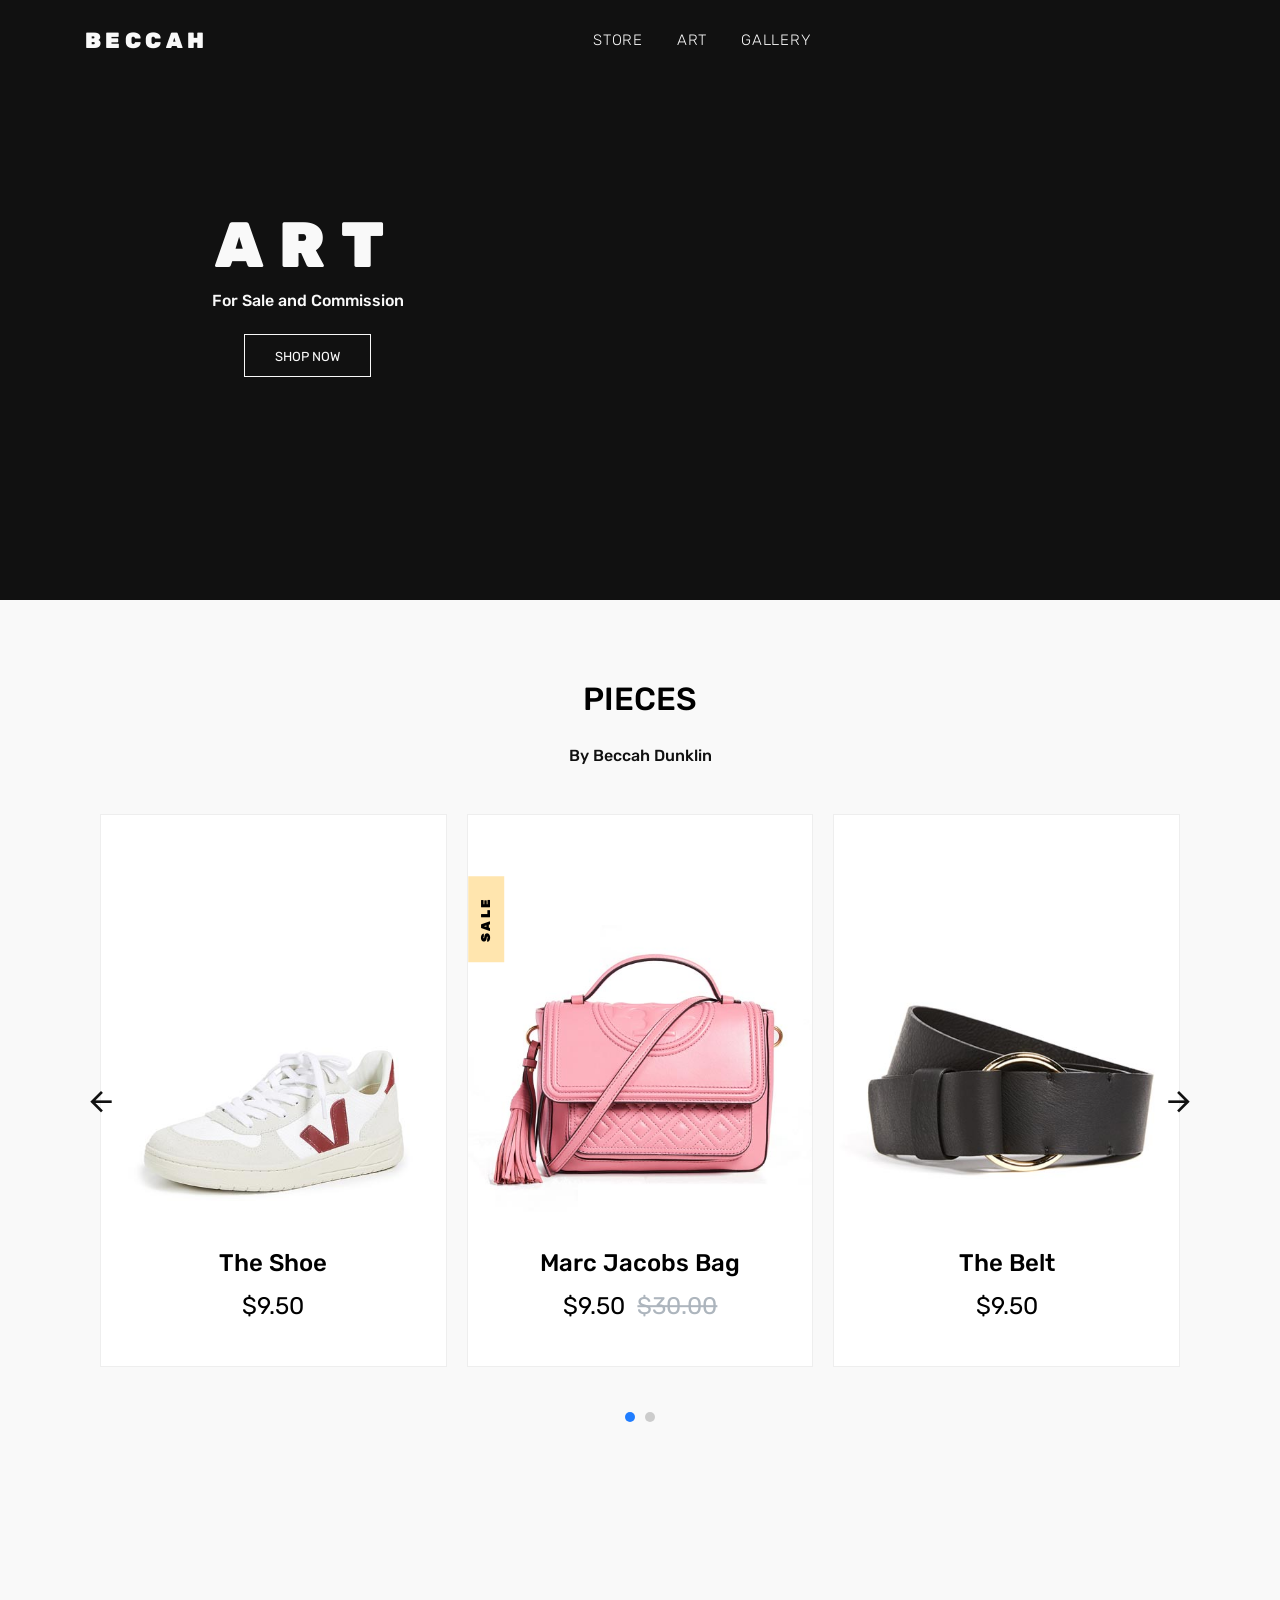
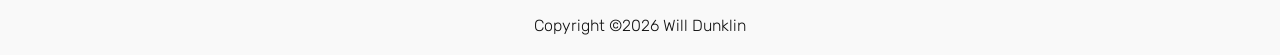
==== index.html @ 34394e11 "Initial commit" ====
<!DOCTYPE html>
<html lang="en">
  <head>
    <title>Beccah Dunklin</title>
    <meta charset="utf-8">
    <meta name="viewport" content="width=device-width, initial-scale=1, shrink-to-fit=no">

    <link href="https://fonts.googleapis.com/css?family=Rubik:400,700" rel="stylesheet">
    <link rel="stylesheet" href="fonts/icomoon/style.css">

    <link rel="stylesheet" href="css/bootstrap.min.css">
    <link rel="stylesheet" href="css/magnific-popup.css">
    <link rel="stylesheet" href="css/jquery-ui.css">
    <link rel="stylesheet" href="css/owl.carousel.min.css">
    <link rel="stylesheet" href="css/owl.theme.default.min.css">


    <link rel="stylesheet" href="css/aos.css">

    <link rel="stylesheet" href="css/style.css">

  </head>
  <body>

  <div class="site-wrap">
    <div class="site-navbar bg-white py-2">
      <div class="search-wrap">
        <div class="container">
          <a href="#" class="search-close js-search-close"><span class="icon-close2"></span></a>
          <form action="#" method="post">
            <input type="text" class="form-control" placeholder="Search keyword and hit enter...">
          </form>
        </div>
      </div>

      <div class="container">
        <div class="d-flex align-items-center justify-content-between">
          <div class="logo">
            <div class="site-logo">
              <a href="index.html" class="js-logo-clone">Beccah</a>
            </div>
          </div>
          <div class="main-nav d-none d-lg-block">
            <nav class="site-navigation text-right text-md-center" role="navigation">
              <ul class="site-menu js-clone-nav d-none d-lg-block">

                <li><a href="#">Store</a></li>
                <li><a href="#">Art</a></li>
                <li><a href="#">Gallery</a></li>
              </ul>
            </nav>
          </div>
          <div class="icons"></div>
        </div>
      </div>
    </div>

    <div class="site-blocks-cover" data-aos="fade">
      <div class="container">
        <div class="row align-items-center">
          <div class="col-lg-5 text-center">
            <div class="featured-hero-product w-100">
              <h1 class="mb-2">Art</h1>
              <h4>For Sale and Commission</h4>
              <!-- <div class="price mt-3 mb-5"></div> -->
              <p><a href="#" class="btn btn-outline-primary rounded-0">Shop Now</a>
            </div>
          </div>
          <div class="col-lg-7 align-self-end text-center text-lg-right">
          </div>
        </div>
      </div>
    </div>

    <div class="site-section">
      <div class="container">
        <div class="row">
          <div class="title-section text-center col-12">
            <h2 class="text-uppercase">Pieces</h2>
            <h6>By Beccah Dunklin</h6>
          </div>
        </div>
        <div class="row">
          <div class="col-md-12 block-3 products-wrap">
            <div class="nonloop-block-3 owl-carousel">

              <div class="product">
                <a href="#" class="item">
                  <img src="images/product_1.jpg" alt="Image" class="img-fluid">
                  <div class="item-info">
                    <h3>The Shoe</h3>
                    <strong class="price">$9.50</strong>
                  </div>
                </a>
              </div>

              <div class="product">
                <a href="#" class="item">
                  <span class="tag">Sale</span>
                  <img src="images/product_2.jpg" alt="Image" class="img-fluid">
                  <div class="item-info">
                    <h3>Marc Jacobs Bag</h3>
                    <strong class="price">$9.50 <del>$30.00</del></strong>
                  </div>
                </a>
              </div>

              <div class="product">
                <a href="#" class="item">
                  <img src="images/product_3.jpg" alt="Image" class="img-fluid">
                  <div class="item-info">
                    <h3>The  Belt</h3>
                    <strong class="price">$9.50</strong>
                  </div>
                </a>
              </div>

              <div class="product">
                <a href="#" class="item">
                  <img src="images/product_1.jpg" alt="Image" class="img-fluid">
                  <div class="item-info">
                    <h3>The Shoe</h3>
                    <strong class="price">$9.50</strong>
                  </div>
                </a>
              </div>

              <div class="product">
                <a href="#" class="item">
                  <span class="tag">Sale</span>
                  <img src="images/product_2.jpg" alt="Image" class="img-fluid">
                  <div class="item-info">
                    <h3>Marc Jacobs Bag</h3>
                    <strong class="price">$9.50 <del>$30.00</del></strong>
                  </div>
                </a>
              </div>

              <div class="product">
                <a href="#" class="item">
                  <img src="images/product_3.jpg" alt="Image" class="img-fluid">
                  <div class="item-info">
                    <h3>The  Belt</h3>
                    <strong class="price">$9.50</strong>
                  </div>
                </a>
              </div>

            </div>
          </div>
        </div>
      </div>
    </div>

    <footer class="site-footer custom-border-top">
      <div class="container">
        <div class="row pt-5 mt-5 text-center">
          <div class="col-md-12">
            <p>Copyright &copy;<script>document.write(new Date().getFullYear());</script> Will Dunklin</a></p>
          </div>
        </div>
    </footer>
  </div>

  <script src="js/jquery-3.3.1.min.js"></script>
  <script src="js/jquery-ui.js"></script>
  <script src="js/popper.min.js"></script>
  <script src="js/bootstrap.min.js"></script>
  <script src="js/owl.carousel.min.js"></script>
  <script src="js/jquery.magnific-popup.min.js"></script>
  <script src="js/aos.js"></script>

  <script src="js/main.js"></script>

  </body>
</html>
---- fonts/icomoon/style.css ----
@font-face {
  font-family: 'icomoon';
  src:  url('fonts/icomoon.eot?10si43');
  src:  url('fonts/icomoon.eot?10si43#iefix') format('embedded-opentype'),
    url('fonts/icomoon.ttf?10si43') format('truetype'),
    url('fonts/icomoon.woff?10si43') format('woff'),
    url('fonts/icomoon.svg?10si43#icomoon') format('svg');
  font-weight: normal;
  font-style: normal;
}

[class^="icon-"], [class*=" icon-"] {
  /* use !important to prevent issues with browser extensions that change fonts */
  font-family: 'icomoon' !important;
  speak: none;
  font-style: normal;
  font-weight: normal;
  font-variant: normal;
  text-transform: none;
  line-height: 1;

  /* Better Font Rendering =========== */
  -webkit-font-smoothing: antialiased;
  -moz-osx-font-smoothing: grayscale;
}

.icon-asterisk:before {
  content: "\f069";
}
.icon-plus:before {
  content: "\f067";
}
.icon-question:before {
  content: "\f128";
}
.icon-minus:before {
  content: "\f068";
}
.icon-glass:before {
  content: "\f000";
}
.icon-music:before {
  content: "\f001";
}
.icon-search:before {
  content: "\f002";
}
.icon-envelope-o:before {
  content: "\f003";
}
.icon-heart:before {
  content: "\f004";
}
.icon-star:before {
  content: "\f005";
}
.icon-star-o:before {
  content: "\f006";
}
.icon-user:before {
  content: "\f007";
}
.icon-film:before {
  content: "\f008";
}
.icon-th-large:before {
  content: "\f009";
}
.icon-th:before {
  content: "\f00a";
}
.icon-th-list:before {
  content: "\f00b";
}
.icon-check:before {
  content: "\f00c";
}
.icon-close:before {
  content: "\f00d";
}
.icon-remove:before {
  content: "\f00d";
}
.icon-times:before {
  content: "\f00d";
}
.icon-search-plus:before {
  content: "\f00e";
}
.icon-search-minus:before {
  content: "\f010";
}
.icon-power-off:before {
  content: "\f011";
}
.icon-signal:before {
  content: "\f012";
}
.icon-cog:before {
  content: "\f013";
}
.icon-gear:before {
  content: "\f013";
}
.icon-trash-o:before {
  content: "\f014";
}
.icon-home:before {
  content: "\f015";
}
.icon-file-o:before {
  content: "\f016";
}
.icon-clock-o:before {
  content: "\f017";
}
.icon-road:before {
  content: "\f018";
}
.icon-download:before {
  content: "\f019";
}
.icon-arrow-circle-o-down:before {
  content: "\f01a";
}
.icon-arrow-circle-o-up:before {
  content: "\f01b";
}
.icon-inbox:before {
  content: "\f01c";
}
.icon-play-circle-o:before {
  content: "\f01d";
}
.icon-repeat:before {
  content: "\f01e";
}
.icon-rotate-right:before {
  content: "\f01e";
}
.icon-refresh:before {
  content: "\f021";
}
.icon-list-alt:before {
  content: "\f022";
}
.icon-lock:before {
  content: "\f023";
}
.icon-flag:before {
  content: "\f024";
}
.icon-headphones:before {
  content: "\f025";
}
.icon-volume-off:before {
  content: "\f026";
}
.icon-volume-down:before {
  content: "\f027";
}
.icon-volume-up:before {
  content: "\f028";
}
.icon-qrcode:before {
  content: "\f029";
}
.icon-barcode:before {
  content: "\f02a";
}
.icon-tag:before {
  content: "\f02b";
}
.icon-tags:before {
  content: "\f02c";
}
.icon-book:before {
  content: "\f02d";
}
.icon-bookmark:before {
  content: "\f02e";
}
.icon-print:before {
  content: "\f02f";
}
.icon-camera:before {
  content: "\f030";
}
.icon-font:before {
  content: "\f031";
}
.icon-bold:before {
  content: "\f032";
}
.icon-italic:before {
  content: "\f033";
}
.icon-text-height:before {
  content: "\f034";
}
.icon-text-width:before {
  content: "\f035";
}
.icon-align-left:before {
  content: "\f036";
}
.icon-align-center:before {
  content: "\f037";
}
.icon-align-right:before {
  content: "\f038";
}
.icon-align-justify:before {
  content: "\f039";
}
.icon-list:before {
  content: "\f03a";
}
.icon-dedent:before {
  content: "\f03b";
}
.icon-outdent:before {
  content: "\f03b";
}
.icon-indent:before {
  content: "\f03c";
}
.icon-video-camera:before {
  content: "\f03d";
}
.icon-image:before {
  content: "\f03e";
}
.icon-photo:before {
  content: "\f03e";
}
.icon-picture-o:before {
  content: "\f03e";
}
.icon-pencil:before {
  content: "\f040";
}
.icon-map-marker:before {
  content: "\f041";
}
.icon-adjust:before {
  content: "\f042";
}
.icon-tint:before {
  content: "\f043";
}
.icon-edit:before {
  content: "\f044";
}
.icon-pencil-square-o:before {
  content: "\f044";
}
.icon-share-square-o:before {
  content: "\f045";
}
.icon-check-square-o:before {
  content: "\f046";
}
.icon-arrows:before {
  content: "\f047";
}
.icon-step-backward:before {
  content: "\f048";
}
.icon-fast-backward:before {
  content: "\f049";
}
.icon-backward:before {
  content: "\f04a";
}
.icon-play:before {
  content: "\f04b";
}
.icon-pause:before {
  content: "\f04c";
}
.icon-stop:before {
  content: "\f04d";
}
.icon-forward:before {
  content: "\f04e";
}
.icon-fast-forward:before {
  content: "\f050";
}
.icon-step-forward:before {
  content: "\f051";
}
.icon-eject:before {
  content: "\f052";
}
.icon-chevron-left:before {
  content: "\f053";
}
.icon-chevron-right:before {
  content: "\f054";
}
.icon-plus-circle:before {
  content: "\f055";
}
.icon-minus-circle:before {
  content: "\f056";
}
.icon-times-circle:before {
  content: "\f057";
}
.icon-check-circle:before {
  content: "\f058";
}
.icon-question-circle:before {
  content: "\f059";
}
.icon-info-circle:before {
  content: "\f05a";
}
.icon-crosshairs:before {
  content: "\f05b";
}
.icon-times-circle-o:before {
  content: "\f05c";
}
.icon-check-circle-o:before {
  content: "\f05d";
}
.icon-ban:before {
  content: "\f05e";
}
.icon-arrow-left:before {
  content: "\f060";
}
.icon-arrow-right:before {
  content: "\f061";
}
.icon-arrow-up:before {
  content: "\f062";
}
.icon-arrow-down:before {
  content: "\f063";
}
.icon-mail-forward:before {
  content: "\f064";
}
.icon-share:before {
  content: "\f064";
}
.icon-expand:before {
  content: "\f065";
}
.icon-compress:before {
  content: "\f066";
}
.icon-exclamation-circle:before {
  content: "\f06a";
}
.icon-gift:before {
  content: "\f06b";
}
.icon-leaf:before {
  content: "\f06c";
}
.icon-fire:before {
  content: "\f06d";
}
.icon-eye:before {
  content: "\f06e";
}
.icon-eye-slash:before {
  content: "\f070";
}
.icon-exclamation-triangle:before {
  content: "\f071";
}
.icon-warning:before {
  content: "\f071";
}
.icon-plane:before {
  content: "\f072";
}
.icon-calendar:before {
  content: "\f073";
}
.icon-random:before {
  content: "\f074";
}
.icon-comment:before {
  content: "\f075";
}
.icon-magnet:before {
  content: "\f076";
}
.icon-chevron-up:before {
  content: "\f077";
}
.icon-chevron-down:before {
  content: "\f078";
}
.icon-retweet:before {
  content: "\f079";
}
.icon-shopping-cart:before {
  content: "\f07a";
}
.icon-folder:before {
  content: "\f07b";
}
.icon-folder-open:before {
  content: "\f07c";
}
.icon-arrows-v:before {
  content: "\f07d";
}
.icon-arrows-h:before {
  content: "\f07e";
}
.icon-bar-chart:before {
  content: "\f080";
}
.icon-bar-chart-o:before {
  content: "\f080";
}
.icon-twitter-square:before {
  content: "\f081";
}
.icon-facebook-square:before {
  content: "\f082";
}
.icon-camera-retro:before {
  content: "\f083";
}
.icon-key:before {
  content: "\f084";
}
.icon-cogs:before {
  content: "\f085";
}
.icon-gears:before {
  content: "\f085";
}
.icon-comments:before {
  content: "\f086";
}
.icon-thumbs-o-up:before {
  content: "\f087";
}
.icon-thumbs-o-down:before {
  content: "\f088";
}
.icon-star-half:before {
  content: "\f089";
}
.icon-heart-o:before {
  content: "\f08a";
}
.icon-sign-out:before {
  content: "\f08b";
}
.icon-linkedin-square:before {
  content: "\f08c";
}
.icon-thumb-tack:before {
  content: "\f08d";
}
.icon-external-link:before {
  content: "\f08e";
}
.icon-sign-in:before {
  content: "\f090";
}
.icon-trophy:before {
  content: "\f091";
}
.icon-github-square:before {
  content: "\f092";
}
.icon-upload:before {
  content: "\f093";
}
.icon-lemon-o:before {
  content: "\f094";
}
.icon-phone:before {
  content: "\f095";
}
.icon-square-o:before {
  content: "\f096";
}
.icon-bookmark-o:before {
  content: "\f097";
}
.icon-phone-square:before {
  content: "\f098";
}
.icon-twitter:before {
  content: "\f099";
}
.icon-facebook:before {
  content: "\f09a";
}
.icon-facebook-f:before {
  content: "\f09a";
}
.icon-github:before {
  content: "\f09b";
}
.icon-unlock:before {
  content: "\f09c";
}
.icon-credit-card:before {
  content: "\f09d";
}
.icon-feed:before {
  content: "\f09e";
}
.icon-rss:before {
  content: "\f09e";
}
.icon-hdd-o:before {
  content: "\f0a0";
}
.icon-bullhorn:before {
  content: "\f0a1";
}
.icon-bell-o:before {
  content: "\f0a2";
}
.icon-certificate:before {
  content: "\f0a3";
}
.icon-hand-o-right:before {
  content: "\f0a4";
}
.icon-hand-o-left:before {
  content: "\f0a5";
}
.icon-hand-o-up:before {
  content: "\f0a6";
}
.icon-hand-o-down:before {
  content: "\f0a7";
}
.icon-arrow-circle-left:before {
  content: "\f0a8";
}
.icon-arrow-circle-right:before {
  content: "\f0a9";
}
.icon-arrow-circle-up:before {
  content: "\f0aa";
}
.icon-arrow-circle-down:before {
  content: "\f0ab";
}
.icon-globe:before {
  content: "\f0ac";
}
.icon-wrench:before {
  content: "\f0ad";
}
.icon-tasks:before {
  content: "\f0ae";
}
.icon-filter:before {
  content: "\f0b0";
}
.icon-briefcase:before {
  content: "\f0b1";
}
.icon-arrows-alt:before {
  content: "\f0b2";
}
.icon-group:before {
  content: "\f0c0";
}
.icon-users:before {
  content: "\f0c0";
}
.icon-chain:before {
  content: "\f0c1";
}
.icon-link:before {
  content: "\f0c1";
}
.icon-cloud:before {
  content: "\f0c2";
}
.icon-flask:before {
  content: "\f0c3";
}
.icon-cut:before {
  content: "\f0c4";
}
.icon-scissors:before {
  content: "\f0c4";
}
.icon-copy:before {
  content: "\f0c5";
}
.icon-files-o:before {
  content: "\f0c5";
}
.icon-paperclip:before {
  content: "\f0c6";
}
.icon-floppy-o:before {
  content: "\f0c7";
}
.icon-save:before {
  content: "\f0c7";
}
.icon-square:before {
  content: "\f0c8";
}
.icon-bars:before {
  content: "\f0c9";
}
.icon-navicon:before {
  content: "\f0c9";
}
.icon-reorder:before {
  content: "\f0c9";
}
.icon-list-ul:before {
  content: "\f0ca";
}
.icon-list-ol:before {
  content: "\f0cb";
}
.icon-strikethrough:before {
  content: "\f0cc";
}
.icon-underline:before {
  content: "\f0cd";
}
.icon-table:before {
  content: "\f0ce";
}
.icon-magic:before {
  content: "\f0d0";
}
.icon-truck:before {
  content: "\f0d1";
}
.icon-pinterest:before {
  content: "\f0d2";
}
.icon-pinterest-square:before {
  content: "\f0d3";
}
.icon-google-plus-square:before {
  content: "\f0d4";
}
.icon-google-plus:before {
  content: "\f0d5";
}
.icon-money:before {
  content: "\f0d6";
}
.icon-caret-down:before {
  content: "\f0d7";
}
.icon-caret-up:before {
  content: "\f0d8";
}
.icon-caret-left:before {
  content: "\f0d9";
}
.icon-caret-right:before {
  content: "\f0da";
}
.icon-columns:before {
  content: "\f0db";
}
.icon-sort:before {
  content: "\f0dc";
}
.icon-unsorted:before {
  content: "\f0dc";
}
.icon-sort-desc:before {
  content: "\f0dd";
}
.icon-sort-down:before {
  content: "\f0dd";
}
.icon-sort-asc:before {
  content: "\f0de";
}
.icon-sort-up:before {
  content: "\f0de";
}
.icon-envelope:before {
  content: "\f0e0";
}
.icon-linkedin:before {
  content: "\f0e1";
}
.icon-rotate-left:before {
  content: "\f0e2";
}
.icon-undo:before {
  content: "\f0e2";
}
.icon-gavel:before {
  content: "\f0e3";
}
.icon-legal:before {
  content: "\f0e3";
}
.icon-dashboard:before {
  content: "\f0e4";
}
.icon-tachometer:before {
  content: "\f0e4";
}
.icon-comment-o:before {
  content: "\f0e5";
}
.icon-comments-o:before {
  content: "\f0e6";
}
.icon-bolt:before {
  content: "\f0e7";
}
.icon-flash:before {
  content: "\f0e7";
}
.icon-sitemap:before {
  content: "\f0e8";
}
.icon-umbrella:before {
  content: "\f0e9";
}
.icon-clipboard:before {
  content: "\f0ea";
}
.icon-paste:before {
  content: "\f0ea";
}
.icon-lightbulb-o:before {
  content: "\f0eb";
}
.icon-exchange:before {
  content: "\f0ec";
}
.icon-cloud-download:before {
  content: "\f0ed";
}
.icon-cloud-upload:before {
  content: "\f0ee";
}
.icon-user-md:before {
  content: "\f0f0";
}
.icon-stethoscope:before {
  content: "\f0f1";
}
.icon-suitcase:before {
  content: "\f0f2";
}
.icon-bell:before {
  content: "\f0f3";
}
.icon-coffee:before {
  content: "\f0f4";
}
.icon-cutlery:before {
  content: "\f0f5";
}
.icon-file-text-o:before {
  content: "\f0f6";
}
.icon-building-o:before {
  content: "\f0f7";
}
.icon-hospital-o:before {
  content: "\f0f8";
}
.icon-ambulance:before {
  content: "\f0f9";
}
.icon-medkit:before {
  content: "\f0fa";
}
.icon-fighter-jet:before {
  content: "\f0fb";
}
.icon-beer:before {
  content: "\f0fc";
}
.icon-h-square:before {
  content: "\f0fd";
}
.icon-plus-square:before {
  content: "\f0fe";
}
.icon-angle-double-left:before {
  content: "\f100";
}
.icon-angle-double-right:before {
  content: "\f101";
}
.icon-angle-double-up:before {
  content: "\f102";
}
.icon-angle-double-down:before {
  content: "\f103";
}
.icon-angle-left:before {
  content: "\f104";
}
.icon-angle-right:before {
  content: "\f105";
}
.icon-angle-up:before {
  content: "\f106";
}
.icon-angle-down:before {
  content: "\f107";
}
.icon-desktop:before {
  content: "\f108";
}
.icon-laptop:before {
  content: "\f109";
}
.icon-tablet:before {
  content: "\f10a";
}
.icon-mobile:before {
  content: "\f10b";
}
.icon-mobile-phone:before {
  content: "\f10b";
}
.icon-circle-o:before {
  content: "\f10c";
}
.icon-quote-left:before {
  content: "\f10d";
}
.icon-quote-right:before {
  content: "\f10e";
}
.icon-spinner:before {
  content: "\f110";
}
.icon-circle:before {
  content: "\f111";
}
.icon-mail-reply:before {
  content: "\f112";
}
.icon-reply:before {
  content: "\f112";
}
.icon-github-alt:before {
  content: "\f113";
}
.icon-folder-o:before {
  content: "\f114";
}
.icon-folder-open-o:before {
  content: "\f115";
}
.icon-smile-o:before {
  content: "\f118";
}
.icon-frown-o:before {
  content: "\f119";
}
.icon-meh-o:before {
  content: "\f11a";
}
.icon-gamepad:before {
  content: "\f11b";
}
.icon-keyboard-o:before {
  content: "\f11c";
}
.icon-flag-o:before {
  content: "\f11d";
}
.icon-flag-checkered:before {
  content: "\f11e";
}
.icon-terminal:before {
  content: "\f120";
}
.icon-code:before {
  content: "\f121";
}
.icon-mail-reply-all:before {
  content: "\f122";
}
.icon-reply-all:before {
  content: "\f122";
}
.icon-star-half-empty:before {
  content: "\f123";
}
.icon-star-half-full:before {
  content: "\f123";
}
.icon-star-half-o:before {
  content: "\f123";
}
.icon-location-arrow:before {
  content: "\f124";
}
.icon-crop:before {
  content: "\f125";
}
.icon-code-fork:before {
  content: "\f126";
}
.icon-chain-broken:before {
  content: "\f127";
}
.icon-unlink:before {
  content: "\f127";
}
.icon-info:before {
  content: "\f129";
}
.icon-exclamation:before {
  content: "\f12a";
}
.icon-superscript:before {
  content: "\f12b";
}
.icon-subscript:before {
  content: "\f12c";
}
.icon-eraser:before {
  content: "\f12d";
}
.icon-puzzle-piece:before {
  content: "\f12e";
}
.icon-microphone:before {
  content: "\f130";
}
.icon-microphone-slash:before {
  content: "\f131";
}
.icon-shield:before {
  content: "\f132";
}
.icon-calendar-o:before {
  content: "\f133";
}
.icon-fire-extinguisher:before {
  content: "\f134";
}
.icon-rocket:before {
  content: "\f135";
}
.icon-maxcdn:before {
  content: "\f136";
}
.icon-chevron-circle-left:before {
  content: "\f137";
}
.icon-chevron-circle-right:before {
  content: "\f138";
}
.icon-chevron-circle-up:before {
  content: "\f139";
}
.icon-chevron-circle-down:before {
  content: "\f13a";
}
.icon-html5:before {
  content: "\f13b";
}
.icon-css3:before {
  content: "\f13c";
}
.icon-anchor:before {
  content: "\f13d";
}
.icon-unlock-alt:before {
  content: "\f13e";
}
.icon-bullseye:before {
  content: "\f140";
}
.icon-ellipsis-h:before {
  content: "\f141";
}
.icon-ellipsis-v:before {
  content: "\f142";
}
.icon-rss-square:before {
  content: "\f143";
}
.icon-play-circle:before {
  content: "\f144";
}
.icon-ticket:before {
  content: "\f145";
}
.icon-minus-square:before {
  content: "\f146";
}
.icon-minus-square-o:before {
  content: "\f147";
}
.icon-level-up:before {
  content: "\f148";
}
.icon-level-down:before {
  content: "\f149";
}
.icon-check-square:before {
  content: "\f14a";
}
.icon-pencil-square:before {
  content: "\f14b";
}
.icon-external-link-square:before {
  content: "\f14c";
}
.icon-share-square:before {
  content: "\f14d";
}
.icon-compass:before {
  content: "\f14e";
}
.icon-caret-square-o-down:before {
  content: "\f150";
}
.icon-toggle-down:before {
  content: "\f150";
}
.icon-caret-square-o-up:before {
  content: "\f151";
}
.icon-toggle-up:before {
  content: "\f151";
}
.icon-caret-square-o-right:before {
  content: "\f152";
}
.icon-toggle-right:before {
  content: "\f152";
}
.icon-eur:before {
  content: "\f153";
}
.icon-euro:before {
  content: "\f153";
}
.icon-gbp:before {
  content: "\f154";
}
.icon-dollar:before {
  content: "\f155";
}
.icon-usd:before {
  content: "\f155";
}
.icon-inr:before {
  content: "\f156";
}
.icon-rupee:before {
  content: "\f156";
}
.icon-cny:before {
  content: "\f157";
}
.icon-jpy:before {
  content: "\f157";
}
.icon-rmb:before {
  content: "\f157";
}
.icon-yen:before {
  content: "\f157";
}
.icon-rouble:before {
  content: "\f158";
}
.icon-rub:before {
  content: "\f158";
}
.icon-ruble:before {
  content: "\f158";
}
.icon-krw:before {
  content: "\f159";
}
.icon-won:before {
  content: "\f159";
}
.icon-bitcoin:before {
  content: "\f15a";
}
.icon-btc:before {
  content: "\f15a";
}
.icon-file:before {
  content: "\f15b";
}
.icon-file-text:before {
  content: "\f15c";
}
.icon-sort-alpha-asc:before {
  content: "\f15d";
}
.icon-sort-alpha-desc:before {
  content: "\f15e";
}
.icon-sort-amount-asc:before {
  content: "\f160";
}
.icon-sort-amount-desc:before {
  content: "\f161";
}
.icon-sort-numeric-asc:before {
  content: "\f162";
}
.icon-sort-numeric-desc:before {
  content: "\f163";
}
.icon-thumbs-up:before {
  content: "\f164";
}
.icon-thumbs-down:before {
  content: "\f165";
}
.icon-youtube-square:before {
  content: "\f166";
}
.icon-youtube:before {
  content: "\f167";
}
.icon-xing:before {
  content: "\f168";
}
.icon-xing-square:before {
  content: "\f169";
}
.icon-youtube-play:before {
  content: "\f16a";
}
.icon-dropbox:before {
  content: "\f16b";
}
.icon-stack-overflow:before {
  content: "\f16c";
}
.icon-instagram:before {
  content: "\f16d";
}
.icon-flickr:before {
  content: "\f16e";
}
.icon-adn:before {
  content: "\f170";
}
.icon-bitbucket:before {
  content: "\f171";
}
.icon-bitbucket-square:before {
  content: "\f172";
}
.icon-tumblr:before {
  content: "\f173";
}
.icon-tumblr-square:before {
  content: "\f174";
}
.icon-long-arrow-down:before {
  content: "\f175";
}
.icon-long-arrow-up:before {
  content: "\f176";
}
.icon-long-arrow-left:before {
  content: "\f177";
}
.icon-long-arrow-right:before {
  content: "\f178";
}
.icon-apple:before {
  content: "\f179";
}
.icon-windows:before {
  content: "\f17a";
}
.icon-android:before {
  content: "\f17b";
}
.icon-linux:before {
  content: "\f17c";
}
.icon-dribbble:before {
  content: "\f17d";
}
.icon-skype:before {
  content: "\f17e";
}
.icon-foursquare:before {
  content: "\f180";
}
.icon-trello:before {
  content: "\f181";
}
.icon-female:before {
  content: "\f182";
}
.icon-male:before {
  content: "\f183";
}
.icon-gittip:before {
  content: "\f184";
}
.icon-gratipay:before {
  content: "\f184";
}
.icon-sun-o:before {
  content: "\f185";
}
.icon-moon-o:before {
  content: "\f186";
}
.icon-archive:before {
  content: "\f187";
}
.icon-bug:before {
  content: "\f188";
}
.icon-vk:before {
  content: "\f189";
}
.icon-weibo:before {
  content: "\f18a";
}
.icon-renren:before {
  content: "\f18b";
}
.icon-pagelines:before {
  content: "\f18c";
}
.icon-stack-exchange:before {
  content: "\f18d";
}
.icon-arrow-circle-o-right:before {
  content: "\f18e";
}
.icon-arrow-circle-o-left:before {
  content: "\f190";
}
.icon-caret-square-o-left:before {
  content: "\f191";
}
.icon-toggle-left:before {
  content: "\f191";
}
.icon-dot-circle-o:before {
  content: "\f192";
}
.icon-wheelchair:before {
  content: "\f193";
}
.icon-vimeo-square:before {
  content: "\f194";
}
.icon-try:before {
  content: "\f195";
}
.icon-turkish-lira:before {
  content: "\f195";
}
.icon-plus-square-o:before {
  content: "\f196";
}
.icon-space-shuttle:before {
  content: "\f197";
}
.icon-slack:before {
  content: "\f198";
}
.icon-envelope-square:before {
  content: "\f199";
}
.icon-wordpress:before {
  content: "\f19a";
}
.icon-openid:before {
  content: "\f19b";
}
.icon-bank:before {
  content: "\f19c";
}
.icon-institution:before {
  content: "\f19c";
}
.icon-university:before {
  content: "\f19c";
}
.icon-graduation-cap:before {
  content: "\f19d";
}
.icon-mortar-board:before {
  content: "\f19d";
}
.icon-yahoo:before {
  content: "\f19e";
}
.icon-google:before {
  content: "\f1a0";
}
.icon-reddit:before {
  content: "\f1a1";
}
.icon-reddit-square:before {
  content: "\f1a2";
}
.icon-stumbleupon-circle:before {
  content: "\f1a3";
}
.icon-stumbleupon:before {
  content: "\f1a4";
}
.icon-delicious:before {
  content: "\f1a5";
}
.icon-digg:before {
  content: "\f1a6";
}
.icon-pied-piper-pp:before {
  content: "\f1a7";
}
.icon-pied-piper-alt:before {
  content: "\f1a8";
}
.icon-drupal:before {
  content: "\f1a9";
}
.icon-joomla:before {
  content: "\f1aa";
}
.icon-language:before {
  content: "\f1ab";
}
.icon-fax:before {
  content: "\f1ac";
}
.icon-building:before {
  content: "\f1ad";
}
.icon-child:before {
  content: "\f1ae";
}
.icon-paw:before {
  content: "\f1b0";
}
.icon-spoon:before {
  content: "\f1b1";
}
.icon-cube:before {
  content: "\f1b2";
}
.icon-cubes:before {
  content: "\f1b3";
}
.icon-behance:before {
  content: "\f1b4";
}
.icon-behance-square:before {
  content: "\f1b5";
}
.icon-steam:before {
  content: "\f1b6";
}
.icon-steam-square:before {
  content: "\f1b7";
}
.icon-recycle:before {
  content: "\f1b8";
}
.icon-automobile:before {
  content: "\f1b9";
}
.icon-car:before {
  content: "\f1b9";
}
.icon-cab:before {
  content: "\f1ba";
}
.icon-taxi:before {
  content: "\f1ba";
}
.icon-tree:before {
  content: "\f1bb";
}
.icon-spotify:before {
  content: "\f1bc";
}
.icon-deviantart:before {
  content: "\f1bd";
}
.icon-soundcloud:before {
  content: "\f1be";
}
.icon-database:before {
  content: "\f1c0";
}
.icon-file-pdf-o:before {
  content: "\f1c1";
}
.icon-file-word-o:before {
  content: "\f1c2";
}
.icon-file-excel-o:before {
  content: "\f1c3";
}
.icon-file-powerpoint-o:before {
  content: "\f1c4";
}
.icon-file-image-o:before {
  content: "\f1c5";
}
.icon-file-photo-o:before {
  content: "\f1c5";
}
.icon-file-picture-o:before {
  content: "\f1c5";
}
.icon-file-archive-o:before {
  content: "\f1c6";
}
.icon-file-zip-o:before {
  content: "\f1c6";
}
.icon-file-audio-o:before {
  content: "\f1c7";
}
.icon-file-sound-o:before {
  content: "\f1c7";
}
.icon-file-movie-o:before {
  content: "\f1c8";
}
.icon-file-video-o:before {
  content: "\f1c8";
}
.icon-file-code-o:before {
  content: "\f1c9";
}
.icon-vine:before {
  content: "\f1ca";
}
.icon-codepen:before {
  content: "\f1cb";
}
.icon-jsfiddle:before {
  content: "\f1cc";
}
.icon-life-bouy:before {
  content: "\f1cd";
}
.icon-life-buoy:before {
  content: "\f1cd";
}
.icon-life-ring:before {
  content: "\f1cd";
}
.icon-life-saver:before {
  content: "\f1cd";
}
.icon-support:before {
  content: "\f1cd";
}
.icon-circle-o-notch:before {
  content: "\f1ce";
}
.icon-ra:before {
  content: "\f1d0";
}
.icon-rebel:before {
  content: "\f1d0";
}
.icon-resistance:before {
  content: "\f1d0";
}
.icon-empire:before {
  content: "\f1d1";
}
.icon-ge:before {
  content: "\f1d1";
}
.icon-git-square:before {
  content: "\f1d2";
}
.icon-git:before {
  content: "\f1d3";
}
.icon-hacker-news:before {
  content: "\f1d4";
}
.icon-y-combinator-square:before {
  content: "\f1d4";
}
.icon-yc-square:before {
  content: "\f1d4";
}
.icon-tencent-weibo:before {
  content: "\f1d5";
}
.icon-qq:before {
  content: "\f1d6";
}
.icon-wechat:before {
  content: "\f1d7";
}
.icon-weixin:before {
  content: "\f1d7";
}
.icon-paper-plane:before {
  content: "\f1d8";
}
.icon-send:before {
  content: "\f1d8";
}
.icon-paper-plane-o:before {
  content: "\f1d9";
}
.icon-send-o:before {
  content: "\f1d9";
}
.icon-history:before {
  content: "\f1da";
}
.icon-circle-thin:before {
  content: "\f1db";
}
.icon-header:before {
  content: "\f1dc";
}
.icon-paragraph:before {
  content: "\f1dd";
}
.icon-sliders:before {
  content: "\f1de";
}
.icon-share-alt:before {
  content: "\f1e0";
}
.icon-share-alt-square:before {
  content: "\f1e1";
}
.icon-bomb:before {
  content: "\f1e2";
}
.icon-futbol-o:before {
  content: "\f1e3";
}
.icon-soccer-ball-o:before {
  content: "\f1e3";
}
.icon-tty:before {
  content: "\f1e4";
}
.icon-binoculars:before {
  content: "\f1e5";
}
.icon-plug:before {
  content: "\f1e6";
}
.icon-slideshare:before {
  content: "\f1e7";
}
.icon-twitch:before {
  content: "\f1e8";
}
.icon-yelp:before {
  content: "\f1e9";
}
.icon-newspaper-o:before {
  content: "\f1ea";
}
.icon-wifi:before {
  content: "\f1eb";
}
.icon-calculator:before {
  content: "\f1ec";
}
.icon-paypal:before {
  content: "\f1ed";
}
.icon-google-wallet:before {
  content: "\f1ee";
}
.icon-cc-visa:before {
  content: "\f1f0";
}
.icon-cc-mastercard:before {
  content: "\f1f1";
}
.icon-cc-discover:before {
  content: "\f1f2";
}
.icon-cc-amex:before {
  content: "\f1f3";
}
.icon-cc-paypal:before {
  content: "\f1f4";
}
.icon-cc-stripe:before {
  content: "\f1f5";
}
.icon-bell-slash:before {
  content: "\f1f6";
}
.icon-bell-slash-o:before {
  content: "\f1f7";
}
.icon-trash:before {
  content: "\f1f8";
}
.icon-copyright:before {
  content: "\f1f9";
}
.icon-at:before {
  content: "\f1fa";
}
.icon-eyedropper:before {
  content: "\f1fb";
}
.icon-paint-brush:before {
  content: "\f1fc";
}
.icon-birthday-cake:before {
  content: "\f1fd";
}
.icon-area-chart:before {
  content: "\f1fe";
}
.icon-pie-chart:before {
  content: "\f200";
}
.icon-line-chart:before {
  content: "\f201";
}
.icon-lastfm:before {
  content: "\f202";
}
.icon-lastfm-square:before {
  content: "\f203";
}
.icon-toggle-off:before {
  content: "\f204";
}
.icon-toggle-on:before {
  content: "\f205";
}
.icon-bicycle:before {
  content: "\f206";
}
.icon-bus:before {
  content: "\f207";
}
.icon-ioxhost:before {
  content: "\f208";
}
.icon-angellist:before {
  content: "\f209";
}
.icon-cc:before {
  content: "\f20a";
}
.icon-ils:before {
  content: "\f20b";
}
.icon-shekel:before {
  content: "\f20b";
}
.icon-sheqel:before {
  content: "\f20b";
}
.icon-meanpath:before {
  content: "\f20c";
}
.icon-buysellads:before {
  content: "\f20d";
}
.icon-connectdevelop:before {
  content: "\f20e";
}
.icon-dashcube:before {
  content: "\f210";
}
.icon-forumbee:before {
  content: "\f211";
}
.icon-leanpub:before {
  content: "\f212";
}
.icon-sellsy:before {
  content: "\f213";
}
.icon-shirtsinbulk:before {
  content: "\f214";
}
.icon-simplybuilt:before {
  content: "\f215";
}
.icon-skyatlas:before {
  content: "\f216";
}
.icon-cart-plus:before {
  content: "\f217";
}
.icon-cart-arrow-down:before {
  content: "\f218";
}
.icon-diamond:before {
  content: "\f219";
}
.icon-ship:before {
  content: "\f21a";
}
.icon-user-secret:before {
  content: "\f21b";
}
.icon-motorcycle:before {
  content: "\f21c";
}
.icon-street-view:before {
  content: "\f21d";
}
.icon-heartbeat:before {
  content: "\f21e";
}
.icon-venus:before {
  content: "\f221";
}
.icon-mars:before {
  content: "\f222";
}
.icon-mercury:before {
  content: "\f223";
}
.icon-intersex:before {
  content: "\f224";
}
.icon-transgender:before {
  content: "\f224";
}
.icon-transgender-alt:before {
  content: "\f225";
}
.icon-venus-double:before {
  content: "\f226";
}
.icon-mars-double:before {
  content: "\f227";
}
.icon-venus-mars:before {
  content: "\f228";
}
.icon-mars-stroke:before {
  content: "\f229";
}
.icon-mars-stroke-v:before {
  content: "\f22a";
}
.icon-mars-stroke-h:before {
  content: "\f22b";
}
.icon-neuter:before {
  content: "\f22c";
}
.icon-genderless:before {
  content: "\f22d";
}
.icon-facebook-official:before {
  content: "\f230";
}
.icon-pinterest-p:before {
  content: "\f231";
}
.icon-whatsapp:before {
  content: "\f232";
}
.icon-server:before {
  content: "\f233";
}
.icon-user-plus:before {
  content: "\f234";
}
.icon-user-times:before {
  content: "\f235";
}
.icon-bed:before {
  content: "\f236";
}
.icon-hotel:before {
  content: "\f236";
}
.icon-viacoin:before {
  content: "\f237";
}
.icon-train:before {
  content: "\f238";
}
.icon-subway:before {
  content: "\f239";
}
.icon-medium:before {
  content: "\f23a";
}
.icon-y-combinator:before {
  content: "\f23b";
}
.icon-yc:before {
  content: "\f23b";
}
.icon-optin-monster:before {
  content: "\f23c";
}
.icon-opencart:before {
  content: "\f23d";
}
.icon-expeditedssl:before {
  content: "\f23e";
}
.icon-battery:before {
  content: "\f240";
}
.icon-battery-4:before {
  content: "\f240";
}
.icon-battery-full:before {
  content: "\f240";
}
.icon-battery-3:before {
  content: "\f241";
}
.icon-battery-three-quarters:before {
  content: "\f241";
}
.icon-battery-2:before {
  content: "\f242";
}
.icon-battery-half:before {
  content: "\f242";
}
.icon-battery-1:before {
  content: "\f243";
}
.icon-battery-quarter:before {
  content: "\f243";
}
.icon-battery-0:before {
  content: "\f244";
}
.icon-battery-empty:before {
  content: "\f244";
}
.icon-mouse-pointer:before {
  content: "\f245";
}
.icon-i-cursor:before {
  content: "\f246";
}
.icon-object-group:before {
  content: "\f247";
}
.icon-object-ungroup:before {
  content: "\f248";
}
.icon-sticky-note:before {
  content: "\f249";
}
.icon-sticky-note-o:before {
  content: "\f24a";
}
.icon-cc-jcb:before {
  content: "\f24b";
}
.icon-cc-diners-club:before {
  content: "\f24c";
}
.icon-clone:before {
  content: "\f24d";
}
.icon-balance-scale:before {
  content: "\f24e";
}
.icon-hourglass-o:before {
  content: "\f250";
}
.icon-hourglass-1:before {
  content: "\f251";
}
.icon-hourglass-start:before {
  content: "\f251";
}
.icon-hourglass-2:before {
  content: "\f252";
}
.icon-hourglass-half:before {
  content: "\f252";
}
.icon-hourglass-3:before {
  content: "\f253";
}
.icon-hourglass-end:before {
  content: "\f253";
}
.icon-hourglass:before {
  content: "\f254";
}
.icon-hand-grab-o:before {
  content: "\f255";
}
.icon-hand-rock-o:before {
  content: "\f255";
}
.icon-hand-paper-o:before {
  content: "\f256";
}
.icon-hand-stop-o:before {
  content: "\f256";
}
.icon-hand-scissors-o:before {
  content: "\f257";
}
.icon-hand-lizard-o:before {
  content: "\f258";
}
.icon-hand-spock-o:before {
  content: "\f259";
}
.icon-hand-pointer-o:before {
  content: "\f25a";
}
.icon-hand-peace-o:before {
  content: "\f25b";
}
.icon-trademark:before {
  content: "\f25c";
}
.icon-registered:before {
  content: "\f25d";
}
.icon-creative-commons:before {
  content: "\f25e";
}
.icon-gg:before {
  content: "\f260";
}
.icon-gg-circle:before {
  content: "\f261";
}
.icon-tripadvisor:before {
  content: "\f262";
}
.icon-odnoklassniki:before {
  content: "\f263";
}
.icon-odnoklassniki-square:before {
  content: "\f264";
}
.icon-get-pocket:before {
  content: "\f265";
}
.icon-wikipedia-w:before {
  content: "\f266";
}
.icon-safari:before {
  content: "\f267";
}
.icon-chrome:before {
  content: "\f268";
}
.icon-firefox:before {
  content: "\f269";
}
.icon-opera:before {
  content: "\f26a";
}
.icon-internet-explorer:before {
  content: "\f26b";
}
.icon-television:before {
  content: "\f26c";
}
.icon-tv:before {
  content: "\f26c";
}
.icon-contao:before {
  content: "\f26d";
}
.icon-500px:before {
  content: "\f26e";
}
.icon-amazon:before {
  content: "\f270";
}
.icon-calendar-plus-o:before {
  content: "\f271";
}
.icon-calendar-minus-o:before {
  content: "\f272";
}
.icon-calendar-times-o:before {
  content: "\f273";
}
.icon-calendar-check-o:before {
  content: "\f274";
}
.icon-industry:before {
  content: "\f275";
}
.icon-map-pin:before {
  content: "\f276";
}
.icon-map-signs:before {
  content: "\f277";
}
.icon-map-o:before {
  content: "\f278";
}
.icon-map:before {
  content: "\f279";
}
.icon-commenting:before {
  content: "\f27a";
}
.icon-commenting-o:before {
  content: "\f27b";
}
.icon-houzz:before {
  content: "\f27c";
}
.icon-vimeo:before {
  content: "\f27d";
}
.icon-black-tie:before {
  content: "\f27e";
}
.icon-fonticons:before {
  content: "\f280";
}
.icon-reddit-alien:before {
  content: "\f281";
}
.icon-edge:before {
  content: "\f282";
}
.icon-credit-card-alt:before {
  content: "\f283";
}
.icon-codiepie:before {
  content: "\f284";
}
.icon-modx:before {
  content: "\f285";
}
.icon-fort-awesome:before {
  content: "\f286";
}
.icon-usb:before {
  content: "\f287";
}
.icon-product-hunt:before {
  content: "\f288";
}
.icon-mixcloud:before {
  content: "\f289";
}
.icon-scribd:before {
  content: "\f28a";
}
.icon-pause-circle:before {
  content: "\f28b";
}
.icon-pause-circle-o:before {
  content: "\f28c";
}
.icon-stop-circle:before {
  content: "\f28d";
}
.icon-stop-circle-o:before {
  content: "\f28e";
}
.icon-shopping-bag:before {
  content: "\f290";
}
.icon-shopping-basket:before {
  content: "\f291";
}
.icon-hashtag:before {
  content: "\f292";
}
.icon-bluetooth:before {
  content: "\f293";
}
.icon-bluetooth-b:before {
  content: "\f294";
}
.icon-percent:before {
  content: "\f295";
}
.icon-gitlab:before {
  content: "\f296";
}
.icon-wpbeginner:before {
  content: "\f297";
}
.icon-wpforms:before {
  content: "\f298";
}
.icon-envira:before {
  content: "\f299";
}
.icon-universal-access:before {
  content: "\f29a";
}
.icon-wheelchair-alt:before {
  content: "\f29b";
}
.icon-question-circle-o:before {
  content: "\f29c";
}
.icon-blind:before {
  content: "\f29d";
}
.icon-audio-description:before {
  content: "\f29e";
}
.icon-volume-control-phone:before {
  content: "\f2a0";
}
.icon-braille:before {
  content: "\f2a1";
}
.icon-assistive-listening-systems:before {
  content: "\f2a2";
}
.icon-american-sign-language-interpreting:before {
  content: "\f2a3";
}
.icon-asl-interpreting:before {
  content: "\f2a3";
}
.icon-deaf:before {
  content: "\f2a4";
}
.icon-deafness:before {
  content: "\f2a4";
}
.icon-hard-of-hearing:before {
  content: "\f2a4";
}
.icon-glide:before {
  content: "\f2a5";
}
.icon-glide-g:before {
  content: "\f2a6";
}
.icon-sign-language:before {
  content: "\f2a7";
}
.icon-signing:before {
  content: "\f2a7";
}
.icon-low-vision:before {
  content: "\f2a8";
}
.icon-viadeo:before {
  content: "\f2a9";
}
.icon-viadeo-square:before {
  content: "\f2aa";
}
.icon-snapchat:before {
  content: "\f2ab";
}
.icon-snapchat-ghost:before {
  content: "\f2ac";
}
.icon-snapchat-square:before {
  content: "\f2ad";
}
.icon-pied-piper:before {
  content: "\f2ae";
}
.icon-first-order:before {
  content: "\f2b0";
}
.icon-yoast:before {
  content: "\f2b1";
}
.icon-themeisle:before {
  content: "\f2b2";
}
.icon-google-plus-circle:before {
  content: "\f2b3";
}
.icon-google-plus-official:before {
  content: "\f2b3";
}
.icon-fa:before {
  content: "\f2b4";
}
.icon-font-awesome:before {
  content: "\f2b4";
}
.icon-handshake-o:before {
  content: "\f2b5";
}
.icon-envelope-open:before {
  content: "\f2b6";
}
.icon-envelope-open-o:before {
  content: "\f2b7";
}
.icon-linode:before {
  content: "\f2b8";
}
.icon-address-book:before {
  content: "\f2b9";
}
.icon-address-book-o:before {
  content: "\f2ba";
}
.icon-address-card:before {
  content: "\f2bb";
}
.icon-vcard:before {
  content: "\f2bb";
}
.icon-address-card-o:before {
  content: "\f2bc";
}
.icon-vcard-o:before {
  content: "\f2bc";
}
.icon-user-circle:before {
  content: "\f2bd";
}
.icon-user-circle-o:before {
  content: "\f2be";
}
.icon-user-o:before {
  content: "\f2c0";
}
.icon-id-badge:before {
  content: "\f2c1";
}
.icon-drivers-license:before {
  content: "\f2c2";
}
.icon-id-card:before {
  content: "\f2c2";
}
.icon-drivers-license-o:before {
  content: "\f2c3";
}
.icon-id-card-o:before {
  content: "\f2c3";
}
.icon-quora:before {
  content: "\f2c4";
}
.icon-free-code-camp:before {
  content: "\f2c5";
}
.icon-telegram:before {
  content: "\f2c6";
}
.icon-thermometer:before {
  content: "\f2c7";
}
.icon-thermometer-4:before {
  content: "\f2c7";
}
.icon-thermometer-full:before {
  content: "\f2c7";
}
.icon-thermometer-3:before {
  content: "\f2c8";
}
.icon-thermometer-three-quarters:before {
  content: "\f2c8";
}
.icon-thermometer-2:before {
  content: "\f2c9";
}
.icon-thermometer-half:before {
  content: "\f2c9";
}
.icon-thermometer-1:before {
  content: "\f2ca";
}
.icon-thermometer-quarter:before {
  content: "\f2ca";
}
.icon-thermometer-0:before {
  content: "\f2cb";
}
.icon-thermometer-empty:before {
  content: "\f2cb";
}
.icon-shower:before {
  content: "\f2cc";
}
.icon-bath:before {
  content: "\f2cd";
}
.icon-bathtub:before {
  content: "\f2cd";
}
.icon-s15:before {
  content: "\f2cd";
}
.icon-podcast:before {
  content: "\f2ce";
}
.icon-window-maximize:before {
  content: "\f2d0";
}
.icon-window-minimize:before {
  content: "\f2d1";
}
.icon-window-restore:before {
  content: "\f2d2";
}
.icon-times-rectangle:before {
  content: "\f2d3";
}
.icon-window-close:before {
  content: "\f2d3";
}
.icon-times-rectangle-o:before {
  content: "\f2d4";
}
.icon-window-close-o:before {
  content: "\f2d4";
}
.icon-bandcamp:before {
  content: "\f2d5";
}
.icon-grav:before {
  content: "\f2d6";
}
.icon-etsy:before {
  content: "\f2d7";
}
.icon-imdb:before {
  content: "\f2d8";
}
.icon-ravelry:before {
  content: "\f2d9";
}
.icon-eercast:before {
  content: "\f2da";
}
.icon-microchip:before {
  content: "\f2db";
}
.icon-snowflake-o:before {
  content: "\f2dc";
}
.icon-superpowers:before {
  content: "\f2dd";
}
.icon-wpexplorer:before {
  content: "\f2de";
}
.icon-meetup:before {
  content: "\f2e0";
}
.icon-3d_rotation:before {
  content: "\e84d";
}
.icon-ac_unit:before {
  content: "\eb3b";
}
.icon-alarm:before {
  content: "\e855";
}
.icon-access_alarms:before {
  content: "\e191";
}
.icon-schedule:before {
  content: "\e8b5";
}
.icon-accessibility:before {
  content: "\e84e";
}
.icon-accessible:before {
  content: "\e914";
}
.icon-account_balance:before {
  content: "\e84f";
}
.icon-account_balance_wallet:before {
  content: "\e850";
}
.icon-account_box:before {
  content: "\e851";
}
.icon-account_circle:before {
  content: "\e853";
}
.icon-adb:before {
  content: "\e60e";
}
.icon-add:before {
  content: "\e145";
}
.icon-add_a_photo:before {
  content: "\e439";
}
.icon-alarm_add:before {
  content: "\e856";
}
.icon-add_alert:before {
  content: "\e003";
}
.icon-add_box:before {
  content: "\e146";
}
.icon-add_circle:before {
  content: "\e147";
}
.icon-control_point:before {
  content: "\e3ba";
}
.icon-add_location:before {
  content: "\e567";
}
.icon-add_shopping_cart:before {
  content: "\e854";
}
.icon-queue:before {
  content: "\e03c";
}
.icon-add_to_queue:before {
  content: "\e05c";
}
.icon-adjust2:before {
  content: "\e39e";
}
.icon-airline_seat_flat:before {
  content: "\e630";
}
.icon-airline_seat_flat_angled:before {
  content: "\e631";
}
.icon-airline_seat_individual_suite:before {
  content: "\e632";
}
.icon-airline_seat_legroom_extra:before {
  content: "\e633";
}
.icon-airline_seat_legroom_normal:before {
  content: "\e634";
}
.icon-airline_seat_legroom_reduced:before {
  content: "\e635";
}
.icon-airline_seat_recline_extra:before {
  content: "\e636";
}
.icon-airline_seat_recline_normal:before {
  content: "\e637";
}
.icon-flight:before {
  content: "\e539";
}
.icon-airplanemode_inactive:before {
  content: "\e194";
}
.icon-airplay:before {
  content: "\e055";
}
.icon-airport_shuttle:before {
  content: "\eb3c";
}
.icon-alarm_off:before {
  content: "\e857";
}
.icon-alarm_on:before {
  content: "\e858";
}
.icon-album:before {
  content: "\e019";
}
.icon-all_inclusive:before {
  content: "\eb3d";
}
.icon-all_out:before {
  content: "\e90b";
}
.icon-android2:before {
  content: "\e859";
}
.icon-announcement:before {
  content: "\e85a";
}
.icon-apps:before {
  content: "\e5c3";
}
.icon-archive2:before {
  content: "\e149";
}
.icon-arrow_back:before {
  content: "\e5c4";
}
.icon-arrow_downward:before {
  content: "\e5db";
}
.icon-arrow_drop_down:before {
  content: "\e5c5";
}
.icon-arrow_drop_down_circle:before {
  content: "\e5c6";
}
.icon-arrow_drop_up:before {
  content: "\e5c7";
}
.icon-arrow_forward:before {
  content: "\e5c8";
}
.icon-arrow_upward:before {
  content: "\e5d8";
}
.icon-art_track:before {
  content: "\e060";
}
.icon-aspect_ratio:before {
  content: "\e85b";
}
.icon-poll:before {
  content: "\e801";
}
.icon-assignment:before {
  content: "\e85d";
}
.icon-assignment_ind:before {
  content: "\e85e";
}
.icon-assignment_late:before {
  content: "\e85f";
}
.icon-assignment_return:before {
  content: "\e860";
}
.icon-assignment_returned:before {
  content: "\e861";
}
.icon-assignment_turned_in:before {
  content: "\e862";
}
.icon-assistant:before {
  content: "\e39f";
}
.icon-flag2:before {
  content: "\e153";
}
.icon-attach_file:before {
  content: "\e226";
}
.icon-attach_money:before {
  content: "\e227";
}
.icon-attachment:before {
  content: "\e2bc";
}
.icon-audiotrack:before {
  content: "\e3a1";
}
.icon-autorenew:before {
  content: "\e863";
}
.icon-av_timer:before {
  content: "\e01b";
}
.icon-backspace:before {
  content: "\e14a";
}
.icon-cloud_upload:before {
  content: "\e2c3";
}
.icon-battery_alert:before {
  content: "\e19c";
}
.icon-battery_charging_full:before {
  content: "\e1a3";
}
.icon-battery_std:before {
  content: "\e1a5";
}
.icon-battery_unknown:before {
  content: "\e1a6";
}
.icon-beach_access:before {
  content: "\eb3e";
}
.icon-beenhere:before {
  content: "\e52d";
}
.icon-block:before {
  content: "\e14b";
}
.icon-bluetooth2:before {
  content: "\e1a7";
}
.icon-bluetooth_searching:before {
  content: "\e1aa";
}
.icon-bluetooth_connected:before {
  content: "\e1a8";
}
.icon-bluetooth_disabled:before {
  content: "\e1a9";
}
.icon-blur_circular:before {
  content: "\e3a2";
}
.icon-blur_linear:before {
  content: "\e3a3";
}
.icon-blur_off:before {
  content: "\e3a4";
}
.icon-blur_on:before {
  content: "\e3a5";
}
.icon-class:before {
  content: "\e86e";
}
.icon-turned_in:before {
  content: "\e8e6";
}
.icon-turned_in_not:before {
  content: "\e8e7";
}
.icon-border_all:before {
  content: "\e228";
}
.icon-border_bottom:before {
  content: "\e229";
}
.icon-border_clear:before {
  content: "\e22a";
}
.icon-border_color:before {
  content: "\e22b";
}
.icon-border_horizontal:before {
  content: "\e22c";
}
.icon-border_inner:before {
  content: "\e22d";
}
.icon-border_left:before {
  content: "\e22e";
}
.icon-border_outer:before {
  content: "\e22f";
}
.icon-border_right:before {
  content: "\e230";
}
.icon-border_style:before {
  content: "\e231";
}
.icon-border_top:before {
  content: "\e232";
}
.icon-border_vertical:before {
  content: "\e233";
}
.icon-branding_watermark:before {
  content: "\e06b";
}
.icon-brightness_1:before {
  content: "\e3a6";
}
.icon-brightness_2:before {
  content: "\e3a7";
}
.icon-brightness_3:before {
  content: "\e3a8";
}
.icon-brightness_4:before {
  content: "\e3a9";
}
.icon-brightness_low:before {
  content: "\e1ad";
}
.icon-brightness_medium:before {
  content: "\e1ae";
}
.icon-brightness_high:before {
  content: "\e1ac";
}
.icon-brightness_auto:before {
  content: "\e1ab";
}
.icon-broken_image:before {
  content: "\e3ad";
}
.icon-brush:before {
  content: "\e3ae";
}
.icon-bubble_chart:before {
  content: "\e6dd";
}
.icon-bug_report:before {
  content: "\e868";
}
.icon-build:before {
  content: "\e869";
}
.icon-burst_mode:before {
  content: "\e43c";
}
.icon-domain:before {
  content: "\e7ee";
}
.icon-business_center:before {
  content: "\eb3f";
}
.icon-cached:before {
  content: "\e86a";
}
.icon-cake:before {
  content: "\e7e9";
}
.icon-phone2:before {
  content: "\e0cd";
}
.icon-call_end:before {
  content: "\e0b1";
}
.icon-call_made:before {
  content: "\e0b2";
}
.icon-merge_type:before {
  content: "\e252";
}
.icon-call_missed:before {
  content: "\e0b4";
}
.icon-call_missed_outgoing:before {
  content: "\e0e4";
}
.icon-call_received:before {
  content: "\e0b5";
}
.icon-call_split:before {
  content: "\e0b6";
}
.icon-call_to_action:before {
  content: "\e06c";
}
.icon-camera2:before {
  content: "\e3af";
}
.icon-photo_camera:before {
  content: "\e412";
}
.icon-camera_enhance:before {
  content: "\e8fc";
}
.icon-camera_front:before {
  content: "\e3b1";
}
.icon-camera_rear:before {
  content: "\e3b2";
}
.icon-camera_roll:before {
  content: "\e3b3";
}
.icon-cancel:before {
  content: "\e5c9";
}
.icon-redeem:before {
  content: "\e8b1";
}
.icon-card_membership:before {
  content: "\e8f7";
}
.icon-card_travel:before {
  content: "\e8f8";
}
.icon-casino:before {
  content: "\eb40";
}
.icon-cast:before {
  content: "\e307";
}
.icon-cast_connected:before {
  content: "\e308";
}
.icon-center_focus_strong:before {
  content: "\e3b4";
}
.icon-center_focus_weak:before {
  content: "\e3b5";
}
.icon-change_history:before {
  content: "\e86b";
}
.icon-chat:before {
  content: "\e0b7";
}
.icon-chat_bubble:before {
  content: "\e0ca";
}
.icon-chat_bubble_outline:before {
  content: "\e0cb";
}
.icon-check2:before {
  content: "\e5ca";
}
.icon-check_box:before {
  content: "\e834";
}
.icon-check_box_outline_blank:before {
  content: "\e835";
}
.icon-check_circle:before {
  content: "\e86c";
}
.icon-navigate_before:before {
  content: "\e408";
}
.icon-navigate_next:before {
  content: "\e409";
}
.icon-child_care:before {
  content: "\eb41";
}
.icon-child_friendly:before {
  content: "\eb42";
}
.icon-chrome_reader_mode:before {
  content: "\e86d";
}
.icon-close2:before {
  content: "\e5cd";
}
.icon-clear_all:before {
  content: "\e0b8";
}
.icon-closed_caption:before {
  content: "\e01c";
}
.icon-wb_cloudy:before {
  content: "\e42d";
}
.icon-cloud_circle:before {
  content: "\e2be";
}
.icon-cloud_done:before {
  content: "\e2bf";
}
.icon-cloud_download:before {
  content: "\e2c0";
}
.icon-cloud_off:before {
  content: "\e2c1";
}
.icon-cloud_queue:before {
  content: "\e2c2";
}
.icon-code2:before {
  content: "\e86f";
}
.icon-photo_library:before {
  content: "\e413";
}
.icon-collections_bookmark:before {
  content: "\e431";
}
.icon-palette:before {
  content: "\e40a";
}
.icon-colorize:before {
  content: "\e3b8";
}
.icon-comment2:before {
  content: "\e0b9";
}
.icon-compare:before {
  content: "\e3b9";
}
.icon-compare_arrows:before {
  content: "\e915";
}
.icon-laptop2:before {
  content: "\e31e";
}
.icon-confirmation_number:before {
  content: "\e638";
}
.icon-contact_mail:before {
  content: "\e0d0";
}
.icon-contact_phone:before {
  content: "\e0cf";
}
.icon-contacts:before {
  content: "\e0ba";
}
.icon-content_copy:before {
  content: "\e14d";
}
.icon-content_cut:before {
  content: "\e14e";
}
.icon-content_paste:before {
  content: "\e14f";
}
.icon-control_point_duplicate:before {
  content: "\e3bb";
}
.icon-copyright2:before {
  content: "\e90c";
}
.icon-mode_edit:before {
  content: "\e254";
}
.icon-create_new_folder:before {
  content: "\e2cc";
}
.icon-payment:before {
  content: "\e8a1";
}
.icon-crop2:before {
  content: "\e3be";
}
.icon-crop_16_9:before {
  content: "\e3bc";
}
.icon-crop_3_2:before {
  content: "\e3bd";
}
.icon-crop_landscape:before {
  content: "\e3c3";
}
.icon-crop_7_5:before {
  content: "\e3c0";
}
.icon-crop_din:before {
  content: "\e3c1";
}
.icon-crop_free:before {
  content: "\e3c2";
}
.icon-crop_original:before {
  content: "\e3c4";
}
.icon-crop_portrait:before {
  content: "\e3c5";
}
.icon-crop_rotate:before {
  content: "\e437";
}
.icon-crop_square:before {
  content: "\e3c6";
}
.icon-dashboard2:before {
  content: "\e871";
}
.icon-data_usage:before {
  content: "\e1af";
}
.icon-date_range:before {
  content: "\e916";
}
.icon-dehaze:before {
  content: "\e3c7";
}
.icon-delete:before {
  content: "\e872";
}
.icon-delete_forever:before {
  content: "\e92b";
}
.icon-delete_sweep:before {
  content: "\e16c";
}
.icon-description:before {
  content: "\e873";
}
.icon-desktop_mac:before {
  content: "\e30b";
}
.icon-desktop_windows:before {
  content: "\e30c";
}
.icon-details:before {
  content: "\e3c8";
}
.icon-developer_board:before {
  content: "\e30d";
}
.icon-developer_mode:before {
  content: "\e1b0";
}
.icon-device_hub:before {
  content: "\e335";
}
.icon-phonelink:before {
  content: "\e326";
}
.icon-devices_other:before {
  content: "\e337";
}
.icon-dialer_sip:before {
  content: "\e0bb";
}
.icon-dialpad:before {
  content: "\e0bc";
}
.icon-directions:before {
  content: "\e52e";
}
.icon-directions_bike:before {
  content: "\e52f";
}
.icon-directions_boat:before {
  content: "\e532";
}
.icon-directions_bus:before {
  content: "\e530";
}
.icon-directions_car:before {
  content: "\e531";
}
.icon-directions_railway:before {
  content: "\e534";
}
.icon-directions_run:before {
  content: "\e566";
}
.icon-directions_transit:before {
  content: "\e535";
}
.icon-directions_walk:before {
  content: "\e536";
}
.icon-disc_full:before {
  content: "\e610";
}
.icon-dns:before {
  content: "\e875";
}
.icon-not_interested:before {
  content: "\e033";
}
.icon-do_not_disturb_alt:before {
  content: "\e611";
}
.icon-do_not_disturb_off:before {
  content: "\e643";
}
.icon-remove_circle:before {
  content: "\e15c";
}
.icon-dock:before {
  content: "\e30e";
}
.icon-done:before {
  content: "\e876";
}
.icon-done_all:before {
  content: "\e877";
}
.icon-donut_large:before {
  content: "\e917";
}
.icon-donut_small:before {
  content: "\e918";
}
.icon-drafts:before {
  content: "\e151";
}
.icon-drag_handle:before {
  content: "\e25d";
}
.icon-time_to_leave:before {
  content: "\e62c";
}
.icon-dvr:before {
  content: "\e1b2";
}
.icon-edit_location:before {
  content: "\e568";
}
.icon-eject2:before {
  content: "\e8fb";
}
.icon-markunread:before {
  content: "\e159";
}
.icon-enhanced_encryption:before {
  content: "\e63f";
}
.icon-equalizer:before {
  content: "\e01d";
}
.icon-error:before {
  content: "\e000";
}
.icon-error_outline:before {
  content: "\e001";
}
.icon-euro_symbol:before {
  content: "\e926";
}
.icon-ev_station:before {
  content: "\e56d";
}
.icon-insert_invitation:before {
  content: "\e24f";
}
.icon-event_available:before {
  content: "\e614";
}
.icon-event_busy:before {
  content: "\e615";
}
.icon-event_note:before {
  content: "\e616";
}
.icon-event_seat:before {
  content: "\e903";
}
.icon-exit_to_app:before {
  content: "\e879";
}
.icon-expand_less:before {
  content: "\e5ce";
}
.icon-expand_more:before {
  content: "\e5cf";
}
.icon-explicit:before {
  content: "\e01e";
}
.icon-explore:before {
  content: "\e87a";
}
.icon-exposure:before {
  content: "\e3ca";
}
.icon-exposure_neg_1:before {
  content: "\e3cb";
}
.icon-exposure_neg_2:before {
  content: "\e3cc";
}
.icon-exposure_plus_1:before {
  content: "\e3cd";
}
.icon-exposure_plus_2:before {
  content: "\e3ce";
}
.icon-exposure_zero:before {
  content: "\e3cf";
}
.icon-extension:before {
  content: "\e87b";
}
.icon-face:before {
  content: "\e87c";
}
.icon-fast_forward:before {
  content: "\e01f";
}
.icon-fast_rewind:before {
  content: "\e020";
}
.icon-favorite:before {
  content: "\e87d";
}
.icon-favorite_border:before {
  content: "\e87e";
}
.icon-featured_play_list:before {
  content: "\e06d";
}
.icon-featured_video:before {
  content: "\e06e";
}
.icon-sms_failed:before {
  content: "\e626";
}
.icon-fiber_dvr:before {
  content: "\e05d";
}
.icon-fiber_manual_record:before {
  content: "\e061";
}
.icon-fiber_new:before {
  content: "\e05e";
}
.icon-fiber_pin:before {
  content: "\e06a";
}
.icon-fiber_smart_record:before {
  content: "\e062";
}
.icon-get_app:before {
  content: "\e884";
}
.icon-file_upload:before {
  content: "\e2c6";
}
.icon-filter2:before {
  content: "\e3d3";
}
.icon-filter_1:before {
  content: "\e3d0";
}
.icon-filter_2:before {
  content: "\e3d1";
}
.icon-filter_3:before {
  content: "\e3d2";
}
.icon-filter_4:before {
  content: "\e3d4";
}
.icon-filter_5:before {
  content: "\e3d5";
}
.icon-filter_6:before {
  content: "\e3d6";
}
.icon-filter_7:before {
  content: "\e3d7";
}
.icon-filter_8:before {
  content: "\e3d8";
}
.icon-filter_9:before {
  content: "\e3d9";
}
.icon-filter_9_plus:before {
  content: "\e3da";
}
.icon-filter_b_and_w:before {
  content: "\e3db";
}
.icon-filter_center_focus:before {
  content: "\e3dc";
}
.icon-filter_drama:before {
  content: "\e3dd";
}
.icon-filter_frames:before {
  content: "\e3de";
}
.icon-terrain:before {
  content: "\e564";
}
.icon-filter_list:before {
  content: "\e152";
}
.icon-filter_none:before {
  content: "\e3e0";
}
.icon-filter_tilt_shift:before {
  content: "\e3e2";
}
.icon-filter_vintage:before {
  content: "\e3e3";
}
.icon-find_in_page:before {
  content: "\e880";
}
.icon-find_replace:before {
  content: "\e881";
}
.icon-fingerprint:before {
  content: "\e90d";
}
.icon-first_page:before {
  content: "\e5dc";
}
.icon-fitness_center:before {
  content: "\eb43";
}
.icon-flare:before {
  content: "\e3e4";
}
.icon-flash_auto:before {
  content: "\e3e5";
}
.icon-flash_off:before {
  content: "\e3e6";
}
.icon-flash_on:before {
  content: "\e3e7";
}
.icon-flight_land:before {
  content: "\e904";
}
.icon-flight_takeoff:before {
  content: "\e905";
}
.icon-flip:before {
  content: "\e3e8";
}
.icon-flip_to_back:before {
  content: "\e882";
}
.icon-flip_to_front:before {
  content: "\e883";
}
.icon-folder2:before {
  content: "\e2c7";
}
.icon-folder_open:before {
  content: "\e2c8";
}
.icon-folder_shared:before {
  content: "\e2c9";
}
.icon-folder_special:before {
  content: "\e617";
}
.icon-font_download:before {
  content: "\e167";
}
.icon-format_align_center:before {
  content: "\e234";
}
.icon-format_align_justify:before {
  content: "\e235";
}
.icon-format_align_left:before {
  content: "\e236";
}
.icon-format_align_right:before {
  content: "\e237";
}
.icon-format_bold:before {
  content: "\e238";
}
.icon-format_clear:before {
  content: "\e239";
}
.icon-format_color_fill:before {
  content: "\e23a";
}
.icon-format_color_reset:before {
  content: "\e23b";
}
.icon-format_color_text:before {
  content: "\e23c";
}
.icon-format_indent_decrease:before {
  content: "\e23d";
}
.icon-format_indent_increase:before {
  content: "\e23e";
}
.icon-format_italic:before {
  content: "\e23f";
}
.icon-format_line_spacing:before {
  content: "\e240";
}
.icon-format_list_bulleted:before {
  content: "\e241";
}
.icon-format_list_numbered:before {
  content: "\e242";
}
.icon-format_paint:before {
  content: "\e243";
}
.icon-format_quote:before {
  content: "\e244";
}
.icon-format_shapes:before {
  content: "\e25e";
}
.icon-format_size:before {
  content: "\e245";
}
.icon-format_strikethrough:before {
  content: "\e246";
}
.icon-format_textdirection_l_to_r:before {
  content: "\e247";
}
.icon-format_textdirection_r_to_l:before {
  content: "\e248";
}
.icon-format_underlined:before {
  content: "\e249";
}
.icon-question_answer:before {
  content: "\e8af";
}
.icon-forward2:before {
  content: "\e154";
}
.icon-forward_10:before {
  content: "\e056";
}
.icon-forward_30:before {
  content: "\e057";
}
.icon-forward_5:before {
  content: "\e058";
}
.icon-free_breakfast:before {
  content: "\eb44";
}
.icon-fullscreen:before {
  content: "\e5d0";
}
.icon-fullscreen_exit:before {
  content: "\e5d1";
}
.icon-functions:before {
  content: "\e24a";
}
.icon-g_translate:before {
  content: "\e927";
}
.icon-games:before {
  content: "\e021";
}
.icon-gavel2:before {
  content: "\e90e";
}
.icon-gesture:before {
  content: "\e155";
}
.icon-gif:before {
  content: "\e908";
}
.icon-goat:before {
  content: "\e900";
}
.icon-golf_course:before {
  content: "\eb45";
}
.icon-my_location:before {
  content: "\e55c";
}
.icon-location_searching:before {
  content: "\e1b7";
}
.icon-location_disabled:before {
  content: "\e1b6";
}
.icon-star2:before {
  content: "\e838";
}
.icon-gradient:before {
  content: "\e3e9";
}
.icon-grain:before {
  content: "\e3ea";
}
.icon-graphic_eq:before {
  content: "\e1b8";
}
.icon-grid_off:before {
  content: "\e3eb";
}
.icon-grid_on:before {
  content: "\e3ec";
}
.icon-people:before {
  content: "\e7fb";
}
.icon-group_add:before {
  content: "\e7f0";
}
.icon-group_work:before {
  content: "\e886";
}
.icon-hd:before {
  content: "\e052";
}
.icon-hdr_off:before {
  content: "\e3ed";
}
.icon-hdr_on:before {
  content: "\e3ee";
}
.icon-hdr_strong:before {
  content: "\e3f1";
}
.icon-hdr_weak:before {
  content: "\e3f2";
}
.icon-headset:before {
  content: "\e310";
}
.icon-headset_mic:before {
  content: "\e311";
}
.icon-healing:before {
  content: "\e3f3";
}
.icon-hearing:before {
  content: "\e023";
}
.icon-help:before {
  content: "\e887";
}
.icon-help_outline:before {
  content: "\e8fd";
}
.icon-high_quality:before {
  content: "\e024";
}
.icon-highlight:before {
  content: "\e25f";
}
.icon-highlight_off:before {
  content: "\e888";
}
.icon-restore:before {
  content: "\e8b3";
}
.icon-home2:before {
  content: "\e88a";
}
.icon-hot_tub:before {
  content: "\eb46";
}
.icon-local_hotel:before {
  content: "\e549";
}
.icon-hourglass_empty:before {
  content: "\e88b";
}
.icon-hourglass_full:before {
  content: "\e88c";
}
.icon-http:before {
  content: "\e902";
}
.icon-lock2:before {
  content: "\e897";
}
.icon-photo2:before {
  content: "\e410";
}
.icon-image_aspect_ratio:before {
  content: "\e3f5";
}
.icon-import_contacts:before {
  content: "\e0e0";
}
.icon-import_export:before {
  content: "\e0c3";
}
.icon-important_devices:before {
  content: "\e912";
}
.icon-inbox2:before {
  content: "\e156";
}
.icon-indeterminate_check_box:before {
  content: "\e909";
}
.icon-info2:before {
  content: "\e88e";
}
.icon-info_outline:before {
  content: "\e88f";
}
.icon-input:before {
  content: "\e890";
}
.icon-insert_comment:before {
  content: "\e24c";
}
.icon-insert_drive_file:before {
  content: "\e24d";
}
.icon-tag_faces:before {
  content: "\e420";
}
.icon-link2:before {
  content: "\e157";
}
.icon-invert_colors:before {
  content: "\e891";
}
.icon-invert_colors_off:before {
  content: "\e0c4";
}
.icon-iso:before {
  content: "\e3f6";
}
.icon-keyboard:before {
  content: "\e312";
}
.icon-keyboard_arrow_down:before {
  content: "\e313";
}
.icon-keyboard_arrow_left:before {
  content: "\e314";
}
.icon-keyboard_arrow_right:before {
  content: "\e315";
}
.icon-keyboard_arrow_up:before {
  content: "\e316";
}
.icon-keyboard_backspace:before {
  content: "\e317";
}
.icon-keyboard_capslock:before {
  content: "\e318";
}
.icon-keyboard_hide:before {
  content: "\e31a";
}
.icon-keyboard_return:before {
  content: "\e31b";
}
.icon-keyboard_tab:before {
  content: "\e31c";
}
.icon-keyboard_voice:before {
  content: "\e31d";
}
.icon-kitchen:before {
  content: "\eb47";
}
.icon-label:before {
  content: "\e892";
}
.icon-label_outline:before {
  content: "\e893";
}
.icon-language2:before {
  content: "\e894";
}
.icon-laptop_chromebook:before {
  content: "\e31f";
}
.icon-laptop_mac:before {
  content: "\e320";
}
.icon-laptop_windows:before {
  content: "\e321";
}
.icon-last_page:before {
  content: "\e5dd";
}
.icon-open_in_new:before {
  content: "\e89e";
}
.icon-layers:before {
  content: "\e53b";
}
.icon-layers_clear:before {
  content: "\e53c";
}
.icon-leak_add:before {
  content: "\e3f8";
}
.icon-leak_remove:before {
  content: "\e3f9";
}
.icon-lens:before {
  content: "\e3fa";
}
.icon-library_books:before {
  content: "\e02f";
}
.icon-library_music:before {
  content: "\e030";
}
.icon-lightbulb_outline:before {
  content: "\e90f";
}
.icon-line_style:before {
  content: "\e919";
}
.icon-line_weight:before {
  content: "\e91a";
}
.icon-linear_scale:before {
  content: "\e260";
}
.icon-linked_camera:before {
  content: "\e438";
}
.icon-list2:before {
  content: "\e896";
}
.icon-live_help:before {
  content: "\e0c6";
}
.icon-live_tv:before {
  content: "\e639";
}
.icon-local_play:before {
  content: "\e553";
}
.icon-local_airport:before {
  content: "\e53d";
}
.icon-local_atm:before {
  content: "\e53e";
}
.icon-local_bar:before {
  content: "\e540";
}
.icon-local_cafe:before {
  content: "\e541";
}
.icon-local_car_wash:before {
  content: "\e542";
}
.icon-local_convenience_store:before {
  content: "\e543";
}
.icon-restaurant_menu:before {
  content: "\e561";
}
.icon-local_drink:before {
  content: "\e544";
}
.icon-local_florist:before {
  content: "\e545";
}
.icon-local_gas_station:before {
  content: "\e546";
}
.icon-shopping_cart:before {
  content: "\e8cc";
}
.icon-local_hospital:before {
  content: "\e548";
}
.icon-local_laundry_service:before {
  content: "\e54a";
}
.icon-local_library:before {
  content: "\e54b";
}
.icon-local_mall:before {
  content: "\e54c";
}
.icon-theaters:before {
  content: "\e8da";
}
.icon-local_offer:before {
  content: "\e54e";
}
.icon-local_parking:before {
  content: "\e54f";
}
.icon-local_pharmacy:before {
  content: "\e550";
}
.icon-local_pizza:before {
  content: "\e552";
}
.icon-print2:before {
  content: "\e8ad";
}
.icon-local_shipping:before {
  content: "\e558";
}
.icon-local_taxi:before {
  content: "\e559";
}
.icon-location_city:before {
  content: "\e7f1";
}
.icon-location_off:before {
  content: "\e0c7";
}
.icon-room:before {
  content: "\e8b4";
}
.icon-lock_open:before {
  content: "\e898";
}
.icon-lock_outline:before {
  content: "\e899";
}
.icon-looks:before {
  content: "\e3fc";
}
.icon-looks_3:before {
  content: "\e3fb";
}
.icon-looks_4:before {
  content: "\e3fd";
}
.icon-looks_5:before {
  content: "\e3fe";
}
.icon-looks_6:before {
  content: "\e3ff";
}
.icon-looks_one:before {
  content: "\e400";
}
.icon-looks_two:before {
  content: "\e401";
}
.icon-sync:before {
  content: "\e627";
}
.icon-loupe:before {
  content: "\e402";
}
.icon-low_priority:before {
  content: "\e16d";
}
.icon-loyalty:before {
  content: "\e89a";
}
.icon-mail_outline:before {
  content: "\e0e1";
}
.icon-map2:before {
  content: "\e55b";
}
.icon-markunread_mailbox:before {
  content: "\e89b";
}
.icon-memory:before {
  content: "\e322";
}
.icon-menu:before {
  content: "\e5d2";
}
.icon-message:before {
  content: "\e0c9";
}
.icon-mic:before {
  content: "\e029";
}
.icon-mic_none:before {
  content: "\e02a";
}
.icon-mic_off:before {
  content: "\e02b";
}
.icon-mms:before {
  content: "\e618";
}
.icon-mode_comment:before {
  content: "\e253";
}
.icon-monetization_on:before {
  content: "\e263";
}
.icon-money_off:before {
  content: "\e25c";
}
.icon-monochrome_photos:before {
  content: "\e403";
}
.icon-mood_bad:before {
  content: "\e7f3";
}
.icon-more:before {
  content: "\e619";
}
.icon-more_horiz:before {
  content: "\e5d3";
}
.icon-more_vert:before {
  content: "\e5d4";
}
.icon-motorcycle2:before {
  content: "\e91b";
}
.icon-mouse:before {
  content: "\e323";
}
.icon-move_to_inbox:before {
  content: "\e168";
}
.icon-movie_creation:before {
  content: "\e404";
}
.icon-movie_filter:before {
  content: "\e43a";
}
.icon-multiline_chart:before {
  content: "\e6df";
}
.icon-music_note:before {
  content: "\e405";
}
.icon-music_video:before {
  content: "\e063";
}
.icon-nature:before {
  content: "\e406";
}
.icon-nature_people:before {
  content: "\e407";
}
.icon-navigation:before {
  content: "\e55d";
}
.icon-near_me:before {
  content: "\e569";
}
.icon-network_cell:before {
  content: "\e1b9";
}
.icon-network_check:before {
  content: "\e640";
}
.icon-network_locked:before {
  content: "\e61a";
}
.icon-network_wifi:before {
  content: "\e1ba";
}
.icon-new_releases:before {
  content: "\e031";
}
.icon-next_week:before {
  content: "\e16a";
}
.icon-nfc:before {
  content: "\e1bb";
}
.icon-no_encryption:before {
  content: "\e641";
}
.icon-signal_cellular_no_sim:before {
  content: "\e1ce";
}
.icon-note:before {
  content: "\e06f";
}
.icon-note_add:before {
  content: "\e89c";
}
.icon-notifications:before {
  content: "\e7f4";
}
.icon-notifications_active:before {
  content: "\e7f7";
}
.icon-notifications_none:before {
  content: "\e7f5";
}
.icon-notifications_off:before {
  content: "\e7f6";
}
.icon-notifications_paused:before {
  content: "\e7f8";
}
.icon-offline_pin:before {
  content: "\e90a";
}
.icon-ondemand_video:before {
  content: "\e63a";
}
.icon-opacity:before {
  content: "\e91c";
}
.icon-open_in_browser:before {
  content: "\e89d";
}
.icon-open_with:before {
  content: "\e89f";
}
.icon-pages:before {
  content: "\e7f9";
}
.icon-pageview:before {
  content: "\e8a0";
}
.icon-pan_tool:before {
  content: "\e925";
}
.icon-panorama:before {
  content: "\e40b";
}
.icon-radio_button_unchecked:before {
  content: "\e836";
}
.icon-panorama_horizontal:before {
  content: "\e40d";
}
.icon-panorama_vertical:before {
  content: "\e40e";
}
.icon-panorama_wide_angle:before {
  content: "\e40f";
}
.icon-party_mode:before {
  content: "\e7fa";
}
.icon-pause2:before {
  content: "\e034";
}
.icon-pause_circle_filled:before {
  content: "\e035";
}
.icon-pause_circle_outline:before {
  content: "\e036";
}
.icon-people_outline:before {
  content: "\e7fc";
}
.icon-perm_camera_mic:before {
  content: "\e8a2";
}
.icon-perm_contact_calendar:before {
  content: "\e8a3";
}
.icon-perm_data_setting:before {
  content: "\e8a4";
}
.icon-perm_device_information:before {
  content: "\e8a5";
}
.icon-person_outline:before {
  content: "\e7ff";
}
.icon-perm_media:before {
  content: "\e8a7";
}
.icon-perm_phone_msg:before {
  content: "\e8a8";
}
.icon-perm_scan_wifi:before {
  content: "\e8a9";
}
.icon-person:before {
  content: "\e7fd";
}
.icon-person_add:before {
  content: "\e7fe";
}
.icon-person_pin:before {
  content: "\e55a";
}
.icon-person_pin_circle:before {
  content: "\e56a";
}
.icon-personal_video:before {
  content: "\e63b";
}
.icon-pets:before {
  content: "\e91d";
}
.icon-phone_android:before {
  content: "\e324";
}
.icon-phone_bluetooth_speaker:before {
  content: "\e61b";
}
.icon-phone_forwarded:before {
  content: "\e61c";
}
.icon-phone_in_talk:before {
  content: "\e61d";
}
.icon-phone_iphone:before {
  content: "\e325";
}
.icon-phone_locked:before {
  content: "\e61e";
}
.icon-phone_missed:before {
  content: "\e61f";
}
.icon-phone_paused:before {
  content: "\e620";
}
.icon-phonelink_erase:before {
  content: "\e0db";
}
.icon-phonelink_lock:before {
  content: "\e0dc";
}
.icon-phonelink_off:before {
  content: "\e327";
}
.icon-phonelink_ring:before {
  content: "\e0dd";
}
.icon-phonelink_setup:before {
  content: "\e0de";
}
.icon-photo_album:before {
  content: "\e411";
}
.icon-photo_filter:before {
  content: "\e43b";
}
.icon-photo_size_select_actual:before {
  content: "\e432";
}
.icon-photo_size_select_large:before {
  content: "\e433";
}
.icon-photo_size_select_small:before {
  content: "\e434";
}
.icon-picture_as_pdf:before {
  content: "\e415";
}
.icon-picture_in_picture:before {
  content: "\e8aa";
}
.icon-picture_in_picture_alt:before {
  content: "\e911";
}
.icon-pie_chart:before {
  content: "\e6c4";
}
.icon-pie_chart_outlined:before {
  content: "\e6c5";
}
.icon-pin_drop:before {
  content: "\e55e";
}
.icon-play_arrow:before {
  content: "\e037";
}
.icon-play_circle_filled:before {
  content: "\e038";
}
.icon-play_circle_outline:before {
  content: "\e039";
}
.icon-play_for_work:before {
  content: "\e906";
}
.icon-playlist_add:before {
  content: "\e03b";
}
.icon-playlist_add_check:before {
  content: "\e065";
}
.icon-playlist_play:before {
  content: "\e05f";
}
.icon-plus_one:before {
  content: "\e800";
}
.icon-polymer:before {
  content: "\e8ab";
}
.icon-pool:before {
  content: "\eb48";
}
.icon-portable_wifi_off:before {
  content: "\e0ce";
}
.icon-portrait:before {
  content: "\e416";
}
.icon-power:before {
  content: "\e63c";
}
.icon-power_input:before {
  content: "\e336";
}
.icon-power_settings_new:before {
  content: "\e8ac";
}
.icon-pregnant_woman:before {
  content: "\e91e";
}
.icon-present_to_all:before {
  content: "\e0df";
}
.icon-priority_high:before {
  content: "\e645";
}
.icon-public:before {
  content: "\e80b";
}
.icon-publish:before {
  content: "\e255";
}
.icon-queue_music:before {
  content: "\e03d";
}
.icon-queue_play_next:before {
  content: "\e066";
}
.icon-radio:before {
  content: "\e03e";
}
.icon-radio_button_checked:before {
  content: "\e837";
}
.icon-rate_review:before {
  content: "\e560";
}
.icon-receipt:before {
  content: "\e8b0";
}
.icon-recent_actors:before {
  content: "\e03f";
}
.icon-record_voice_over:before {
  content: "\e91f";
}
.icon-redo:before {
  content: "\e15a";
}
.icon-refresh2:before {
  content: "\e5d5";
}
.icon-remove2:before {
  content: "\e15b";
}
.icon-remove_circle_outline:before {
  content: "\e15d";
}
.icon-remove_from_queue:before {
  content: "\e067";
}
.icon-visibility:before {
  content: "\e8f4";
}
.icon-remove_shopping_cart:before {
  content: "\e928";
}
.icon-reorder2:before {
  content: "\e8fe";
}
.icon-repeat2:before {
  content: "\e040";
}
.icon-repeat_one:before {
  content: "\e041";
}
.icon-replay:before {
  content: "\e042";
}
.icon-replay_10:before {
  content: "\e059";
}
.icon-replay_30:before {
  content: "\e05a";
}
.icon-replay_5:before {
  content: "\e05b";
}
.icon-reply2:before {
  content: "\e15e";
}
.icon-reply_all:before {
  content: "\e15f";
}
.icon-report:before {
  content: "\e160";
}
.icon-warning2:before {
  content: "\e002";
}
.icon-restaurant:before {
  content: "\e56c";
}
.icon-restore_page:before {
  content: "\e929";
}
.icon-ring_volume:before {
  content: "\e0d1";
}
.icon-room_service:before {
  content: "\eb49";
}
.icon-rotate_90_degrees_ccw:before {
  content: "\e418";
}
.icon-rotate_left:before {
  content: "\e419";
}
.icon-rotate_right:before {
  content: "\e41a";
}
.icon-rounded_corner:before {
  content: "\e920";
}
.icon-router:before {
  content: "\e328";
}
.icon-rowing:before {
  content: "\e921";
}
.icon-rss_feed:before {
  content: "\e0e5";
}
.icon-rv_hookup:before {
  content: "\e642";
}
.icon-satellite:before {
  content: "\e562";
}
.icon-save2:before {
  content: "\e161";
}
.icon-scanner:before {
  content: "\e329";
}
.icon-school:before {
  content: "\e80c";
}
.icon-screen_lock_landscape:before {
  content: "\e1be";
}
.icon-screen_lock_portrait:before {
  content: "\e1bf";
}
.icon-screen_lock_rotation:before {
  content: "\e1c0";
}
.icon-screen_rotation:before {
  content: "\e1c1";
}
.icon-screen_share:before {
  content: "\e0e2";
}
.icon-sd_storage:before {
  content: "\e1c2";
}
.icon-search2:before {
  content: "\e8b6";
}
.icon-security:before {
  content: "\e32a";
}
.icon-select_all:before {
  content: "\e162";
}
.icon-send2:before {
  content: "\e163";
}
.icon-sentiment_dissatisfied:before {
  content: "\e811";
}
.icon-sentiment_neutral:before {
  content: "\e812";
}
.icon-sentiment_satisfied:before {
  content: "\e813";
}
.icon-sentiment_very_dissatisfied:before {
  content: "\e814";
}
.icon-sentiment_very_satisfied:before {
  content: "\e815";
}
.icon-settings:before {
  content: "\e8b8";
}
.icon-settings_applications:before {
  content: "\e8b9";
}
.icon-settings_backup_restore:before {
  content: "\e8ba";
}
.icon-settings_bluetooth:before {
  content: "\e8bb";
}
.icon-settings_brightness:before {
  content: "\e8bd";
}
.icon-settings_cell:before {
  content: "\e8bc";
}
.icon-settings_ethernet:before {
  content: "\e8be";
}
.icon-settings_input_antenna:before {
  content: "\e8bf";
}
.icon-settings_input_composite:before {
  content: "\e8c1";
}
.icon-settings_input_hdmi:before {
  content: "\e8c2";
}
.icon-settings_input_svideo:before {
  content: "\e8c3";
}
.icon-settings_overscan:before {
  content: "\e8c4";
}
.icon-settings_phone:before {
  content: "\e8c5";
}
.icon-settings_power:before {
  content: "\e8c6";
}
.icon-settings_remote:before {
  content: "\e8c7";
}
.icon-settings_system_daydream:before {
  content: "\e1c3";
}
.icon-settings_voice:before {
  content: "\e8c8";
}
.icon-share2:before {
  content: "\e80d";
}
.icon-shop:before {
  content: "\e8c9";
}
.icon-shop_two:before {
  content: "\e8ca";
}
.icon-shopping_basket:before {
  content: "\e8cb";
}
.icon-short_text:before {
  content: "\e261";
}
.icon-show_chart:before {
  content: "\e6e1";
}
.icon-shuffle:before {
  content: "\e043";
}
.icon-signal_cellular_4_bar:before {
  content: "\e1c8";
}
.icon-signal_cellular_connected_no_internet_4_bar:before {
  content: "\e1cd";
}
.icon-signal_cellular_null:before {
  content: "\e1cf";
}
.icon-signal_cellular_off:before {
  content: "\e1d0";
}
.icon-signal_wifi_4_bar:before {
  content: "\e1d8";
}
.icon-signal_wifi_4_bar_lock:before {
  content: "\e1d9";
}
.icon-signal_wifi_off:before {
  content: "\e1da";
}
.icon-sim_card:before {
  content: "\e32b";
}
.icon-sim_card_alert:before {
  content: "\e624";
}
.icon-skip_next:before {
  content: "\e044";
}
.icon-skip_previous:before {
  content: "\e045";
}
.icon-slideshow:before {
  content: "\e41b";
}
.icon-slow_motion_video:before {
  content: "\e068";
}
.icon-stay_primary_portrait:before {
  content: "\e0d6";
}
.icon-smoke_free:before {
  content: "\eb4a";
}
.icon-smoking_rooms:before {
  content: "\eb4b";
}
.icon-textsms:before {
  content: "\e0d8";
}
.icon-snooze:before {
  content: "\e046";
}
.icon-sort2:before {
  content: "\e164";
}
.icon-sort_by_alpha:before {
  content: "\e053";
}
.icon-spa:before {
  content: "\eb4c";
}
.icon-space_bar:before {
  content: "\e256";
}
.icon-speaker:before {
  content: "\e32d";
}
.icon-speaker_group:before {
  content: "\e32e";
}
.icon-speaker_notes:before {
  content: "\e8cd";
}
.icon-speaker_notes_off:before {
  content: "\e92a";
}
.icon-speaker_phone:before {
  content: "\e0d2";
}
.icon-spellcheck:before {
  content: "\e8ce";
}
.icon-star_border:before {
  content: "\e83a";
}
.icon-star_half:before {
  content: "\e839";
}
.icon-stars:before {
  content: "\e8d0";
}
.icon-stay_primary_landscape:before {
  content: "\e0d5";
}
.icon-stop2:before {
  content: "\e047";
}
.icon-stop_screen_share:before {
  content: "\e0e3";
}
.icon-storage:before {
  content: "\e1db";
}
.icon-store_mall_directory:before {
  content: "\e563";
}
.icon-straighten:before {
  content: "\e41c";
}
.icon-streetview:before {
  content: "\e56e";
}
.icon-strikethrough_s:before {
  content: "\e257";
}
.icon-style:before {
  content: "\e41d";
}
.icon-subdirectory_arrow_left:before {
  content: "\e5d9";
}
.icon-subdirectory_arrow_right:before {
  content: "\e5da";
}
.icon-subject:before {
  content: "\e8d2";
}
.icon-subscriptions:before {
  content: "\e064";
}
.icon-subtitles:before {
  content: "\e048";
}
.icon-subway2:before {
  content: "\e56f";
}
.icon-supervisor_account:before {
  content: "\e8d3";
}
.icon-surround_sound:before {
  content: "\e049";
}
.icon-swap_calls:before {
  content: "\e0d7";
}
.icon-swap_horiz:before {
  content: "\e8d4";
}
.icon-swap_vert:before {
  content: "\e8d5";
}
.icon-swap_vertical_circle:before {
  content: "\e8d6";
}
.icon-switch_camera:before {
  content: "\e41e";
}
.icon-switch_video:before {
  content: "\e41f";
}
.icon-sync_disabled:before {
  content: "\e628";
}
.icon-sync_problem:before {
  content: "\e629";
}
.icon-system_update:before {
  content: "\e62a";
}
.icon-system_update_alt:before {
  content: "\e8d7";
}
.icon-tab:before {
  content: "\e8d8";
}
.icon-tab_unselected:before {
  content: "\e8d9";
}
.icon-tablet2:before {
  content: "\e32f";
}
.icon-tablet_android:before {
  content: "\e330";
}
.icon-tablet_mac:before {
  content: "\e331";
}
.icon-tap_and_play:before {
  content: "\e62b";
}
.icon-text_fields:before {
  content: "\e262";
}
.icon-text_format:before {
  content: "\e165";
}
.icon-texture:before {
  content: "\e421";
}
.icon-thumb_down:before {
  content: "\e8db";
}
.icon-thumb_up:before {
  content: "\e8dc";
}
.icon-thumbs_up_down:before {
  content: "\e8dd";
}
.icon-timelapse:before {
  content: "\e422";
}
.icon-timeline:before {
  content: "\e922";
}
.icon-timer:before {
  content: "\e425";
}
.icon-timer_10:before {
  content: "\e423";
}
.icon-timer_3:before {
  content: "\e424";
}
.icon-timer_off:before {
  content: "\e426";
}
.icon-title:before {
  content: "\e264";
}
.icon-toc:before {
  content: "\e8de";
}
.icon-today:before {
  content: "\e8df";
}
.icon-toll:before {
  content: "\e8e0";
}
.icon-tonality:before {
  content: "\e427";
}
.icon-touch_app:before {
  content: "\e913";
}
.icon-toys:before {
  content: "\e332";
}
.icon-track_changes:before {
  content: "\e8e1";
}
.icon-traffic:before {
  content: "\e565";
}
.icon-train2:before {
  content: "\e570";
}
.icon-tram:before {
  content: "\e571";
}
.icon-transfer_within_a_station:before {
  content: "\e572";
}
.icon-transform:before {
  content: "\e428";
}
.icon-translate:before {
  content: "\e8e2";
}
.icon-trending_down:before {
  content: "\e8e3";
}
.icon-trending_flat:before {
  content: "\e8e4";
}
.icon-trending_up:before {
  content: "\e8e5";
}
.icon-tune:before {
  content: "\e429";
}
.icon-tv2:before {
  content: "\e333";
}
.icon-unarchive:before {
  content: "\e169";
}
.icon-undo2:before {
  content: "\e166";
}
.icon-unfold_less:before {
  content: "\e5d6";
}
.icon-unfold_more:before {
  content: "\e5d7";
}
.icon-update:before {
  content: "\e923";
}
.icon-usb2:before {
  content: "\e1e0";
}
.icon-verified_user:before {
  content: "\e8e8";
}
.icon-vertical_align_bottom:before {
  content: "\e258";
}
.icon-vertical_align_center:before {
  content: "\e259";
}
.icon-vertical_align_top:before {
  content: "\e25a";
}
.icon-vibration:before {
  content: "\e62d";
}
.icon-video_call:before {
  content: "\e070";
}
.icon-video_label:before {
  content: "\e071";
}
.icon-video_library:before {
  content: "\e04a";
}
.icon-videocam:before {
  content: "\e04b";
}
.icon-videocam_off:before {
  content: "\e04c";
}
.icon-videogame_asset:before {
  content: "\e338";
}
.icon-view_agenda:before {
  content: "\e8e9";
}
.icon-view_array:before {
  content: "\e8ea";
}
.icon-view_carousel:before {
  content: "\e8eb";
}
.icon-view_column:before {
  content: "\e8ec";
}
.icon-view_comfy:before {
  content: "\e42a";
}
.icon-view_compact:before {
  content: "\e42b";
}
.icon-view_day:before {
  content: "\e8ed";
}
.icon-view_headline:before {
  content: "\e8ee";
}
.icon-view_list:before {
  content: "\e8ef";
}
.icon-view_module:before {
  content: "\e8f0";
}
.icon-view_quilt:before {
  content: "\e8f1";
}
.icon-view_stream:before {
  content: "\e8f2";
}
.icon-view_week:before {
  content: "\e8f3";
}
.icon-vignette:before {
  content: "\e435";
}
.icon-visibility_off:before {
  content: "\e8f5";
}
.icon-voice_chat:before {
  content: "\e62e";
}
.icon-voicemail:before {
  content: "\e0d9";
}
.icon-volume_down:before {
  content: "\e04d";
}
.icon-volume_mute:before {
  content: "\e04e";
}
.icon-volume_off:before {
  content: "\e04f";
}
.icon-volume_up:before {
  content: "\e050";
}
.icon-vpn_key:before {
  content: "\e0da";
}
.icon-vpn_lock:before {
  content: "\e62f";
}
.icon-wallpaper:before {
  content: "\e1bc";
}
.icon-watch:before {
  content: "\e334";
}
.icon-watch_later:before {
  content: "\e924";
}
.icon-wb_auto:before {
  content: "\e42c";
}
.icon-wb_incandescent:before {
  content: "\e42e";
}
.icon-wb_iridescent:before {
  content: "\e436";
}
.icon-wb_sunny:before {
  content: "\e430";
}
.icon-wc:before {
  content: "\e63d";
}
.icon-web:before {
  content: "\e051";
}
.icon-web_asset:before {
  content: "\e069";
}
.icon-weekend:before {
  content: "\e16b";
}
.icon-whatshot:before {
  content: "\e80e";
}
.icon-widgets:before {
  content: "\e1bd";
}
.icon-wifi2:before {
  content: "\e63e";
}
.icon-wifi_lock:before {
  content: "\e1e1";
}
.icon-wifi_tethering:before {
  content: "\e1e2";
}
.icon-work:before {
  content: "\e8f9";
}
.icon-wrap_text:before {
  content: "\e25b";
}
.icon-youtube_searched_for:before {
  content: "\e8fa";
}
.icon-zoom_in:before {
  content: "\e8ff";
}
.icon-zoom_out:before {
  content: "\e901";
}
.icon-zoom_out_map:before {
  content: "\e56b";
}
---- css/style.css ----
/* Base */
body {
  line-height: 1.7;
  color: #111;
  background-color: #f9f9f9;
  font-weight: 300;
  font-size: 16px; }

::-moz-selection {
  background: #000;
  color: #fff; }

::selection {
  background: #000;
  color: #fff; }

a {
  -webkit-transition: .3s all ease;
  -o-transition: .3s all ease;
  transition: .3s all ease; }
  a:hover {
    text-decoration: none; }

.text-black {
  color: #000; }

.site-wrap:before {
  -webkit-transition: .3s all ease-in-out;
  -o-transition: .3s all ease-in-out;
  transition: .3s all ease-in-out;
  background: rgba(0, 0, 0, 0.6);
  content: "";
  position: absolute;
  z-index: 2000;
  top: 0;
  left: 0;
  right: 0;
  bottom: 0;
  opacity: 0;
  visibility: hidden; }

.offcanvas-menu .site-wrap {
  position: absolute;
  height: 100%;
  width: 100%;
  z-index: 2;
  overflow: hidden; }
  .offcanvas-menu .site-wrap:before {
    opacity: 1;
    visibility: visible; }

.btn {
  height: 43px;
  -webkit-transition: .3s all ease-in-out;
  -o-transition: .3s all ease-in-out;
  transition: .3s all ease-in-out;
  text-transform: uppercase;
  font-size: 13px; }
  .btn:hover, .btn:active, .btn:focus {
    outline: none;
    -webkit-box-shadow: none;
    box-shadow: none; }
  .btn.btn-black {
    padding: 12px 30px;
    background: #000;
    color: #fff; }
    .btn.btn-black:hover, .btn.btn-black:active, .btn.btn-black:focus {
      background-color: #333333; }

.form-control {
  height: 43px; }
  .form-control:active, .form-control:focus {
    border-color: #207dff; }
  .form-control:hover, .form-control:active, .form-control:focus {
    -webkit-box-shadow: none !important;
    box-shadow: none !important; }

.site-section {
  padding: 2.5em 0; }
  @media (min-width: 768px) {
    .site-section {
      padding: 5em 0; } }
  .site-section.site-section-sm {
    padding: 4em 0; }

.site-section-heading {
  font-size: 30px;
  color: #25262a;
  position: relative; }
  .site-section-heading:before {
    display: none;
    content: "";
    left: 0%;
    top: 0;
    position: absolute;
    width: 40px;
    height: 2px;
    background: #207dff; }
  .site-section-heading.text-center:before {
    display: none;
    content: "";
    left: 50%;
    top: 0;
    -webkit-transform: translateX(-50%);
    -ms-transform: translateX(-50%);
    transform: translateX(-50%);
    position: absolute;
    width: 40px;
    height: 2px;
    background: #207dff; }

.border-top {
  border-top: 1px solid #edf0f5 !important; }

.site-footer {
  padding: 0; }
  .site-footer ul li {
    margin-bottom: 10px; }
    .site-footer ul li a {
      color: #5c626e; }
      .site-footer ul li a:hover {
        color: #207dff; }
  .site-footer .footer-heading {
    font-size: 1.2rem;
    color: #000;
    margin-bottom: 1rem; }

/* Navbar */
.site-logo a {
  text-transform: uppercase;
  letter-spacing: .2em;
  font-size: 22px;
  color: #f9f9f9 !important;
  font-weight: 900; }
  .site-logo a:hover {
    text-decoration: none; }

.icons-btn {
  display: inline-block;
  text-align: center; }
  .icons-btn span {
    display: block;
    height: 40px;
    width: 40px;
    line-height: 40px; }
    @media (max-width: 991.98px) {
      .icons-btn span {
        width: 24px; } }

.site-menu-toggle {
  display: block;
  text-align: center;
  font-size: 28px;
  height: 40px;
  width: 40px;
  line-height: 40px; }
  .site-menu-toggle > span {
    top: 5px;
    position: relative; }

.site-navbar {
  margin-bottom: 0px;
  z-index: 1999;
  position: absolute;
  top: 0;
  width: 100%;
  background: transparent !important; }
  .site-navbar.position-relative {
    position: relative;
    background: #f9f9f9 !important; }
  .site-navbar.transparent {
    background: transparent; }
  .site-navbar .site-navbar-top {
    border-bottom: 1px solid #f3f3f4;
    padding-top: 20px;
    padding-bottom: 20px;
    margin-bottom: 0px; }
    @media (min-width: 768px) {
      .site-navbar .site-navbar-top {
        padding-top: 40px;
        padding-bottom: 40px; } }
  .site-navbar .site-search-icon a span {
    display: inline-block;
    margin-right: 10px; }
  .site-navbar .site-search-icon a:hover {
    text-decoration: none; }
  .site-navbar a {
    color: #000; }
    .site-navbar a:hover {
      color: #000; }
  .site-navbar .icon {
    font-size: 20px; }
  .site-navbar .site-top-icons ul, .site-navbar .site-top-icons ul li {
    padding: 0;
    margin: 0;
    list-style: none; }
  .site-navbar .site-top-icons ul li {
    display: inline-block; }
    .site-navbar .site-top-icons ul li a {
      margin-right: 10px; }
      .site-navbar .site-top-icons ul li a.site-cart {
        display: block;
        position: relative; }
        .site-navbar .site-top-icons ul li a.site-cart .count {
          position: absolute;
          top: 0;
          right: 0;
          margin-right: -15px;
          margin-top: -20px;
          font-size: 13px;
          width: 24px;
          height: 24px;
          line-height: 24px;
          border-radius: 50%;
          display: block;
          text-align: center;
          background: #207dff;
          color: #fff;
          -webkit-transition: .2s all ease-in-out;
          -o-transition: .2s all ease-in-out;
          transition: .2s all ease-in-out; }
      .site-navbar .site-top-icons ul li a:hover .count {
        -webkit-box-shadow: 0 3px 10px -4px rgba(0, 0, 0, 0.3) !important;
        box-shadow: 0 3px 10px -4px rgba(0, 0, 0, 0.3) !important;
        margin-top: -22px; }
    .site-navbar .site-top-icons ul li:last-child a {
      padding-right: 0; }
  .site-navbar .site-navigation.border-bottom {
    border-bottom: 1px solid #f3f3f4 !important; }
  .site-navbar .site-navigation .site-menu {
    margin-left: 0;
    padding-left: 0;
    margin-bottom: 0; }
    .site-navbar .site-navigation .site-menu .active > a {
      color: #207dff; }
    .site-navbar .site-navigation .site-menu a {
      text-decoration: none !important;
      font-size: 15px;
      display: inline-block; }
    .site-navbar .site-navigation .site-menu > li {
      display: inline-block;
      padding: 10px 5px; }
      .site-navbar .site-navigation .site-menu > li > a {
        padding: 10px 10px;
        text-transform: uppercase;
        letter-spacing: .05em;
        color: #f9f9f9;
        font-size: 15px;
        text-decoration: none !important; }
        .site-navbar .site-navigation .site-menu > li > a:hover {
          color: #207dff; }
    .site-navbar .site-navigation .site-menu .has-children {
      position: relative; }
      .site-navbar .site-navigation .site-menu .has-children > a {
        position: relative;
        padding-right: 20px; }
        .site-navbar .site-navigation .site-menu .has-children > a:before {
          position: absolute;
          content: "\e313";
          font-size: 16px;
          top: 50%;
          right: 0;
          -webkit-transform: translateY(-50%);
          -ms-transform: translateY(-50%);
          transform: translateY(-50%);
          font-family: 'icomoon'; }
      .site-navbar .site-navigation .site-menu .has-children .dropdown {
        visibility: hidden;
        opacity: 0;
        top: 100%;
        position: absolute;
        text-align: left;
        border-top: 2px solid #207dff;
        -webkit-box-shadow: 0 0px 4px 0px rgba(0, 0, 0, 0.05);
        box-shadow: 0 0px 4px 0px rgba(0, 0, 0, 0.05);
        border-left: 1px solid #edf0f5;
        border-right: 1px solid #edf0f5;
        border-bottom: 1px solid #edf0f5;
        padding: 0px 0;
        margin-top: 20px;
        margin-left: 0px;
        background: #fff;
        -webkit-transition: 0.2s 0s;
        -o-transition: 0.2s 0s;
        transition: 0.2s 0s; }
        .site-navbar .site-navigation .site-menu .has-children .dropdown a {
          font-size: 16px;
          text-transform: none;
          letter-spacing: normal;
          -webkit-transition: 0s all;
          -o-transition: 0s all;
          transition: 0s all; }
        .site-navbar .site-navigation .site-menu .has-children .dropdown .active > a {
          color: #207dff !important; }
        .site-navbar .site-navigation .site-menu .has-children .dropdown > li {
          list-style: none;
          padding: 0;
          margin: 0;
          min-width: 200px; }
          .site-navbar .site-navigation .site-menu .has-children .dropdown > li > a {
            padding: 9px 20px;
            display: block; }
            .site-navbar .site-navigation .site-menu .has-children .dropdown > li > a:hover {
              background: #f4f5f9;
              color: #25262a; }
          .site-navbar .site-navigation .site-menu .has-children .dropdown > li.has-children > a:before {
            content: "\e315";
            right: 20px; }
          .site-navbar .site-navigation .site-menu .has-children .dropdown > li.has-children > .dropdown, .site-navbar .site-navigation .site-menu .has-children .dropdown > li.has-children > ul {
            left: 100%;
            top: 0; }
          .site-navbar .site-navigation .site-menu .has-children .dropdown > li.has-children:hover > a, .site-navbar .site-navigation .site-menu .has-children .dropdown > li.has-children:active > a, .site-navbar .site-navigation .site-menu .has-children .dropdown > li.has-children:focus > a {
            background: #f4f5f9;
            color: #25262a; }
      .site-navbar .site-navigation .site-menu .has-children a {
        text-transform: uppercase; }
      .site-navbar .site-navigation .site-menu .has-children:hover > a, .site-navbar .site-navigation .site-menu .has-children:focus > a, .site-navbar .site-navigation .site-menu .has-children:active > a {
        color: #207dff; }
      .site-navbar .site-navigation .site-menu .has-children:hover, .site-navbar .site-navigation .site-menu .has-children:focus, .site-navbar .site-navigation .site-menu .has-children:active {
        cursor: pointer; }
        .site-navbar .site-navigation .site-menu .has-children:hover > .dropdown, .site-navbar .site-navigation .site-menu .has-children:focus > .dropdown, .site-navbar .site-navigation .site-menu .has-children:active > .dropdown {
          -webkit-transition-delay: 0s;
          -o-transition-delay: 0s;
          transition-delay: 0s;
          margin-top: 0px;
          visibility: visible;
          opacity: 1; }

.site-mobile-menu {
  width: 300px;
  position: fixed;
  right: 0;
  z-index: 2000;
  padding-top: 20px;
  background: #fff;
  height: calc(100vh);
  -webkit-transform: translateX(110%);
  -ms-transform: translateX(110%);
  transform: translateX(110%);
  -webkit-box-shadow: -10px 0 20px -10px rgba(0, 0, 0, 0.1);
  box-shadow: -10px 0 20px -10px rgba(0, 0, 0, 0.1);
  -webkit-transition: .3s all ease-in-out;
  -o-transition: .3s all ease-in-out;
  transition: .3s all ease-in-out; }
  .offcanvas-menu .site-mobile-menu {
    -webkit-transform: translateX(0%);
    -ms-transform: translateX(0%);
    transform: translateX(0%); }
  .site-mobile-menu .site-mobile-menu-header {
    width: 100%;
    float: left;
    margin-bottom: 20px;
    padding-left: 20px;
    padding-right: 20px; }
    .site-mobile-menu .site-mobile-menu-header .site-mobile-menu-close {
      float: right;
      margin-top: 8px; }
      .site-mobile-menu .site-mobile-menu-header .site-mobile-menu-close span {
        font-size: 40px;
        display: inline-block;
        padding-left: 10px;
        padding-right: 10px;
        line-height: 1;
        cursor: pointer;
        -webkit-transition: .3s all ease;
        -o-transition: .3s all ease;
        transition: .3s all ease; }
        .site-mobile-menu .site-mobile-menu-header .site-mobile-menu-close span:hover {
          color: #25262a; }
    .site-mobile-menu .site-mobile-menu-header .site-mobile-menu-logo {
      float: left;
      margin-top: 10px;
      margin-left: 20px; }
      .site-mobile-menu .site-mobile-menu-header .site-mobile-menu-logo a {
        display: inline-block;
        text-transform: uppercase;
        color: #000;
        letter-spacing: .2em;
        font-size: 22px;
        font-weight: 900; }
        .site-mobile-menu .site-mobile-menu-header .site-mobile-menu-logo a:hover {
          text-decoration: none; }
  .site-mobile-menu .site-mobile-menu-body {
    overflow-y: scroll;
    -webkit-overflow-scrolling: touch;
    position: relative;
    padding: 20px;
    height: calc(100vh - 52px);
    padding-bottom: 150px; }
  .site-mobile-menu .site-nav-wrap {
    padding: 0;
    margin: 0;
    list-style: none;
    position: relative; }
    .site-mobile-menu .site-nav-wrap a {
      padding: 10px 20px;
      display: block;
      position: relative;
      color: #212529; }
      .site-mobile-menu .site-nav-wrap a:hover {
        color: #207dff; }
    .site-mobile-menu .site-nav-wrap li {
      position: relative;
      display: block; }
      .site-mobile-menu .site-nav-wrap li.active > a {
        color: #207dff; }
    .site-mobile-menu .site-nav-wrap .arrow-collapse {
      position: absolute;
      right: 0px;
      top: 10px;
      z-index: 20;
      width: 36px;
      height: 36px;
      text-align: center;
      cursor: pointer;
      border-radius: 50%; }
      .site-mobile-menu .site-nav-wrap .arrow-collapse:hover {
        background: #f8f9fa; }
      .site-mobile-menu .site-nav-wrap .arrow-collapse:before {
        font-size: 18px;
        z-index: 20;
        font-family: "icomoon";
        content: "\e313";
        position: absolute;
        top: 50%;
        left: 50%;
        -webkit-transform: translate(-50%, -50%) rotate(-180deg);
        -ms-transform: translate(-50%, -50%) rotate(-180deg);
        transform: translate(-50%, -50%) rotate(-180deg);
        -webkit-transition: .3s all ease;
        -o-transition: .3s all ease;
        transition: .3s all ease; }
      .site-mobile-menu .site-nav-wrap .arrow-collapse.collapsed:before {
        -webkit-transform: translate(-50%, -50%);
        -ms-transform: translate(-50%, -50%);
        transform: translate(-50%, -50%); }
    .site-mobile-menu .site-nav-wrap > li {
      display: block;
      position: relative;
      float: left;
      width: 100%; }
      .site-mobile-menu .site-nav-wrap > li > a {
        padding-left: 20px;
        font-size: 20px; }
      .site-mobile-menu .site-nav-wrap > li > ul {
        padding: 0;
        margin: 0;
        list-style: none; }
        .site-mobile-menu .site-nav-wrap > li > ul > li {
          display: block; }
          .site-mobile-menu .site-nav-wrap > li > ul > li > a {
            padding-left: 40px;
            font-size: 16px; }
          .site-mobile-menu .site-nav-wrap > li > ul > li > ul {
            padding: 0;
            margin: 0; }
            .site-mobile-menu .site-nav-wrap > li > ul > li > ul > li {
              display: block; }
              .site-mobile-menu .site-nav-wrap > li > ul > li > ul > li > a {
                font-size: 16px;
                padding-left: 60px; }

/* Blocks */
.site-blocks-cover {
  background-size: cover;
  background-repeat: no-repeat;
  background-position: center center;
  background: #111;
  /* background-image: url("../images/alicia.png"); */
  position: relative;
  overflow: hidden;
  z-index: 9; }
  .site-blocks-cover.wave {
    position: relative; }
    .site-blocks-cover.wave:after {
      display: none;
      background-image: url("../images/wave.svg");
      background-repeat: no-repeat;
      background-size: cover;
      background-position: top;
      content: "";
      position: absolute;
      height: 100px;
      bottom: 0;
      left: 0;
      right: 0; }
  .site-blocks-cover.half-bg {
    position: relative; }
    .site-blocks-cover.half-bg:before {
      display: none;
      width: 50%;
      right: 0;
      top: 0;
      bottom: 0;
      background: #a2a8d3;
      content: "";
      z-index: -1;
      position: absolute; }
  .site-blocks-cover, .site-blocks-cover > .container > .row {
    min-height: 600px; }
  .site-blocks-cover.inner-page, .site-blocks-cover.inner-page .row {
    min-height: 400px;
    height: 700px; }
  .site-blocks-cover h2 {
    font-size: 14px;
    font-weight: normal;
    color: #000;
    letter-spacing: .2em;
    text-transform: uppercase; }
  @media (max-width: 991.98px) {
    .site-blocks-cover .featured-hero-product {
      margin-top: 10%;
      position: absolute; } }
  .site-blocks-cover h1 {
    font-size: 50px;
    font-weight: 900;
    color: #000;
    margin-bottom: 30px;
    text-transform: uppercase; }
    @media (min-width: 768px) {
      .site-blocks-cover h1 {
        font-size: 70px; } }
  .site-blocks-cover p {
    color: #333333;
    font-size: 20px;
    line-height: 35px; }
  .site-blocks-cover .intro-text {
    font-size: 16px;
    line-height: 1.5; }
  .site-blocks-cover.inner-page .site-block-cover-content {
    margin-top: 20%;
    text-align: center; }
    @media (min-width: 768px) {
      .site-blocks-cover.inner-page .site-block-cover-content {
        margin-top: 30%; } }
  @media (max-width: 991.98px) {
    .site-blocks-cover .img-1 {
      max-width: 400px;
      margin-left: auto;
      margin-right: auto; } }
  .site-blocks-cover .btn {
    padding: 12px 30px; }
  .site-blocks-cover {
    height: 0px;
  }

.products, .product {
  border-left: 1px solid #eee; }
  .products > [class*="col-"], .product > [class*="col-"] {
    border-right: 1px solid #eee;
    text-align: center; }
  .products .item, .product .item {
    text-align: center;
    display: block;
    position: relative;
    border-bottom: 1px solid #eee; }
    .products .item .tag, .product .item .tag {
      position: absolute;
      background: #ffe5ae;
      color: #000;
      letter-spacing: .2em;
      padding: 7px 20px;
      font-size: .8rem;
      font-weight: 900;
      top: 0;
      left: 0;
      text-transform: uppercase;
      z-index: 2;
      -webkit-transform: rotate(-90deg) translateX(-100%) translateY(-70%);
      -ms-transform: rotate(-90deg) translateX(-100%) translateY(-70%);
      transform: rotate(-90deg) translateX(-100%) translateY(-70%); }
    .products .item img, .product .item img {
      -webkit-transition: .3s all ease;
      -o-transition: .3s all ease;
      transition: .3s all ease;
      -webkit-transform: scale(1);
      -ms-transform: scale(1);
      transform: scale(1);
      z-index: 1;
      position: relative; }
    .products .item:hover img, .product .item:hover img {
      -webkit-transform: scale(0.8);
      -ms-transform: scale(0.8);
      transform: scale(0.8); }
    .products .item .item-info, .product .item .item-info {
      position: absolute;
      bottom: 0;
      z-index: 2;
      width: 100%;
      -webkit-transform: translateY(-50%);
      -ms-transform: translateY(-50%);
      transform: translateY(-50%); }
      .products .item .item-info h3, .product .item .item-info h3 {
        color: #000;
        font-size: 1.5rem; }
        @media (max-width: 991.98px) {
          .products .item .item-info h3, .product .item .item-info h3 {
            font-size: 1rem; } }
      .products .item .item-info .collection, .product .item .item-info .collection {
        color: gray; }
        @media (max-width: 991.98px) {
          .products .item .item-info .collection, .product .item .item-info .collection {
            font-size: .9rem; } }
      .products .item .item-info .price, .product .item .item-info .price {
        color: #000;
        font-size: 1.5rem; }
        .products .item .item-info .price del, .product .item .item-info .price del {
          color: #adb5bd;
          margin-left: 2%; }
        @media (max-width: 991.98px) {
          .products .item .item-info .price, .product .item .item-info .price {
            font-size: 1rem; } }

.site-blocks-1 {
  border-bottom: 1px solid #edf0f5; }
  .site-blocks-1 .divider {
    position: relative; }
    .site-blocks-1 .divider:after {
      content: "";
      position: absolute;
      height: 100%;
      width: 1px;
      right: 10px;
      background: #edf0f5; }
    .site-blocks-1 .divider:last-child:after {
      display: none; }
  .site-blocks-1 .icon span {
    position: relative;
    color: #6c757d;
    top: -10px;
    font-size: 50px;
    display: inline-block; }
  .site-blocks-1 .text h2 {
    color: #25262a;
    letter-spacing: .05em;
    font-size: 18px; }
  .site-blocks-1 .text p:last-child {
    margin-bottom: 0; }

.site-blocks-2 .block-2-item {
  display: block;
  position: relative; }
  .site-blocks-2 .block-2-item:before {
    z-index: 1;
    content: '';
    position: absolute;
    top: 0;
    right: 0;
    bottom: 0;
    left: 0;
    background: -moz-linear-gradient(top, transparent 0%, transparent 18%, rgba(0, 0, 0, 0.8) 99%, rgba(0, 0, 0, 0.8) 100%);
    background: -webkit-linear-gradient(top, transparent 0%, transparent 18%, rgba(0, 0, 0, 0.8) 99%, rgba(0, 0, 0, 0.8) 100%);
    background: -webkit-gradient(linear, left top, left bottom, from(transparent), color-stop(18%, transparent), color-stop(99%, rgba(0, 0, 0, 0.8)), to(rgba(0, 0, 0, 0.8)));
    background: -o-linear-gradient(top, transparent 0%, transparent 18%, rgba(0, 0, 0, 0.8) 99%, rgba(0, 0, 0, 0.8) 100%);
    background: linear-gradient(to bottom, transparent 0%, transparent 18%, rgba(0, 0, 0, 0.8) 99%, rgba(0, 0, 0, 0.8) 100%);
    filter: progid:DXImageTransform.Microsoft.gradient( startColorstr='#00000000', endColorstr='#cc000000',GradientType=0 ); }
  .site-blocks-2 .block-2-item .image {
    position: relative;
    margin-bottom: 0;
    overflow: hidden; }
    .site-blocks-2 .block-2-item .image img {
      margin-bottom: 0;
      -webkit-transition: .3s all ease-in-out;
      -o-transition: .3s all ease-in-out;
      transition: .3s all ease-in-out; }
  .site-blocks-2 .block-2-item .text {
    z-index: 2;
    bottom: 0;
    padding-left: 20px;
    position: absolute;
    width: 100%; }
    .site-blocks-2 .block-2-item .text > span, .site-blocks-2 .block-2-item .text h3 {
      color: #fff; }
    .site-blocks-2 .block-2-item .text > span {
      font-size: 12px;
      letter-spacing: .1em;
      font-weight: 900; }
    .site-blocks-2 .block-2-item .text h3 {
      font-size: 40px; }
  .site-blocks-2 .block-2-item:hover .image img {
    -webkit-transform: scale(1.1);
    -ms-transform: scale(1.1);
    transform: scale(1.1); }

.block-3 .owl-stage {
  padding-top: 40px;
  padding-bottom: 40px; }

.block-3 .owl-nav .owl-prev, .block-3 .owl-nav .owl-next {
  position: absolute;
  top: 50%;
  -webkit-transform: translateY(-50%);
  -ms-transform: translateY(-50%);
  transform: translateY(-50%);
  font-size: 2rem; }

.block-3 .owl-nav .owl-prev {
  left: 0; }

.block-3 .owl-nav .owl-next {
  right: 0; }

.block-3 .owl-dots {
  text-align: center; }
  .block-3 .owl-dots .owl-dot {
    display: inline-block; }
    .block-3 .owl-dots .owl-dot > span {
      width: 10px;
      height: 10px;
      border-radius: 50%;
      display: inline-block;
      margin: 5px;
      background: #ccc; }
    .block-3 .owl-dots .owl-dot.active > span {
      background: #207dff; }

.block-3 .product {
  border-right: none !important;
  border-left: none !important; }
  .block-3 .product .item {
    border: 1px solid #eee; }

.block-4 {
  -webkit-box-shadow: 0 0 30px -10px rgba(0, 0, 0, 0.1);
  box-shadow: 0 0 30px -10px rgba(0, 0, 0, 0.1);
  background: #fff; }
  .block-4 .block-4-text h3 {
    font-size: 20px;
    margin-bottom: 0; }
    .block-4 .block-4-text h3 a {
      text-decoration: none; }

.block-5 ul, .block-5 ul li {
  list-style: none;
  padding: 0;
  margin: 0;
  line-height: 1.5; }

.block-5 ul li {
  padding-left: 30px;
  position: relative;
  margin-bottom: 15px;
  color: #25262a; }
  .block-5 ul li:before {
    top: 0;
    font-family: "icomoon";
    content: "";
    position: absolute;
    left: 0;
    font-size: 20px;
    line-height: 1;
    color: #207dff; }
  .block-5 ul li.address:before {
    content: "\e8b4"; }
  .block-5 ul li.email:before {
    content: "\f0e0"; }
  .block-5 ul li.phone:before {
    content: "\f095"; }

.block-6 {
  display: block; }
  .block-6 img {
    display: block; }
  .block-6 h3 {
    font-size: 18px; }
  .block-6 p {
    color: #737b8a; }

.block-7 .form-group {
  position: relative; }

.block-7 .form-control {
  padding-right: 96px; }

.block-7 .btn {
  position: absolute;
  width: 80px;
  top: 50%;
  -webkit-transform: translateY(-50%);
  -ms-transform: translateY(-50%);
  transform: translateY(-50%);
  right: 3px; }

.block-8 .post-meta {
  color: #c4c7ce; }

.block-8 .block-8-sep {
  margin-left: 10px;
  margin-right: 10px; }

.site-blocks-table {
  overflow: auto; }
  .site-blocks-table .product-thumbnail {
    width: 200px; }
  .site-blocks-table thead th {
    padding: 30px;
    text-align: center;
    border-width: 1px !important;
    vertical-align: middle;
    color: #212529;
    font-size: 18px; }
  .site-blocks-table td {
    padding: 20px;
    text-align: center;
    vertical-align: middle;
    color: #212529; }
  .site-blocks-table tbody tr:first-child td {
    border-top: 1px solid #207dff !important; }

.site-block-order-table th {
  border-top: none !important;
  border-bottom-width: 1px !important; }

.site-block-order-table td, .site-block-order-table th {
  color: #000; }

.site-block-top-search {
  position: relative; }
  .site-block-top-search .icon {
    position: absolute;
    left: 0;
    top: 50%;
    -webkit-transform: translateY(-50%);
    -ms-transform: translateY(-50%);
    transform: translateY(-50%); }
  .site-block-top-search input {
    padding-left: 40px;
    -webkit-transition: .3s all ease-in-out;
    -o-transition: .3s all ease-in-out;
    transition: .3s all ease-in-out; }
    .site-block-top-search input:focus, .site-block-top-search input:active {
      padding-left: 25px; }

.site-block-27 ul, .site-block-27 ul li {
  padding: 0;
  margin: 0; }

.site-block-27 ul li {
  display: inline-block;
  margin-bottom: 4px; }
  .site-block-27 ul li a, .site-block-27 ul li span {
    text-align: center;
    display: inline-block;
    width: 40px;
    height: 40px;
    line-height: 40px;
    border-radius: 50%;
    border: 1px solid #eee;
    color: #000; }
  .site-block-27 ul li.active a, .site-block-27 ul li.active span {
    background: #343a40;
    color: #fff;
    border: 1px solid transparent; }

#slider-range {
  height: 8px; }
  #slider-range .ui-slider-handle {
    width: 16px;
    height: 16px;
    border-radius: 50%;
    border: none !important;
    background: #207dff; }
    #slider-range .ui-slider-handle:focus, #slider-range .ui-slider-handle:active {
      outline: none; }
  #slider-range .ui-slider-range {
    background-color: #207dff; }

.color-item .color {
  width: 14px;
  height: 14px; }

.block-16 figure {
  position: relative; }
  .block-16 figure .play-button {
    position: absolute;
    top: 50%;
    left: 50%;
    -webkit-transform: translate(-50%, -50%);
    -ms-transform: translate(-50%, -50%);
    transform: translate(-50%, -50%);
    font-size: 40px;
    width: 90px;
    height: 90px;
    background: #fff;
    display: block;
    border-radius: 50%;
    border: none; }
    .block-16 figure .play-button:hover {
      opacity: 1; }
    .block-16 figure .play-button > span {
      position: absolute;
      left: 55%;
      top: 50%;
      -webkit-transform: translate(-50%, -45%);
      -ms-transform: translate(-50%, -45%);
      transform: translate(-50%, -45%); }

.block-38 .block-38-header .block-38-heading {
  color: #000;
  margin: 0;
  font-weight: 300; }

.block-38 .block-38-header .block-38-subheading {
  color: #b3b3b3;
  margin: 0 0 20px 0;
  text-transform: uppercase;
  font-size: 15px;
  letter-spacing: .1em; }

.block-38 .block-38-header img {
  width: 120px;
  border-radius: 50%;
  margin-bottom: 20px; }

.bag {
  position: relative; }
  .bag .number {
    position: absolute;
    top: 0;
    width: 20px;
    height: 20px;
    border-radius: 50%;
    line-height: 20px;
    color: #fff;
    font-size: 12px;
    background: #207dff;
    right: 0px; }

.search-wrap {
  position: absolute;
  height: 100%;
  top: 0;
  left: 0;
  right: 0;
  bottom: 0;
  background: #fff;
  z-index: 999;
  opacity: 0;
  visibility: hidden;
  -webkit-transition: .5s all ease;
  -o-transition: .5s all ease;
  transition: .5s all ease; }
  .search-wrap .container {
    position: relative;
    height: 100%; }
  .search-wrap.active {
    opacity: 1;
    visibility: visible; }
  .search-wrap .form-control {
    position: absolute;
    top: 50%;
    width: 100%;
    -webkit-transform: translateY(-50%);
    -ms-transform: translateY(-50%);
    transform: translateY(-50%);
    border: none;
    z-index: 3;
    font-size: 40px; }
    @media (max-width: 991.98px) {
      .search-wrap .form-control {
        font-size: 20px; } }
  .search-wrap .search-close {
    z-index: 4;
    position: absolute;
    right: 20px;
    top: 50%;
    -webkit-transform: translateY(-50%);
    -ms-transform: translateY(-50%);
    transform: translateY(-50%); }
    .search-wrap .search-close span {
      font-size: 30px; }

.title-section h2 {
  padding-left: 30px;
  border-left: 4px solid #207dff;
  display: inline-block;
  color: #000; }

.title-section.text-center h2 {
  border-left: none;
  position: relative;
  padding-left: 0px;
  padding-bottom: 20px; }
  .title-section.text-center h2:after {
    display: none;
    position: absolute;
    bottom: 0;
    left: 50%;
    -webkit-transform: translateX(-50%);
    -ms-transform: translateX(-50%);
    transform: translateX(-50%);
    width: 70px;
    height: 4px;
    background: #207dff;
    content: ""; }

.product-item {
  overflow: hidden;
  height: 100%;
  position: relative; }
  .product-item .product-category {
    position: absolute;
    display: inline-block;
    padding: 10px 30px;
    background: #fff;
    color: #000;
    z-index: 8;
    top: 60%;
    left: 50%;
    font-size: 20px;
    -webkit-transform: translate(-50%, -50%);
    -ms-transform: translate(-50%, -50%);
    transform: translate(-50%, -50%); }
    .product-item .product-category span {
      color: #ced4da;
      font-size: 12px; }
    .product-item .product-category:hover {
      background: #000;
      color: #fff; }
      .product-item .product-category:hover span {
        color: rgba(255, 255, 255, 0.5); }
  .product-item.full-height {
    height: 100% !important; }
    @media (max-width: 991.98px) {
      .product-item.full-height {
        height: 300px !important;
        margin-bottom: 30px; } }
  .product-item.bg-gray {
    background: #f9f9f9; }
  .product-item.sm-height {
    height: 300px;
    padding: 40px; }
  .product-item.md-height {
    height: 700px;
    padding: 40px; }
  .product-item img {
    left: 50%;
    top: 50%;
    -webkit-transform: translate(-50%, -50%) scale(0.7);
    -ms-transform: translate(-50%, -50%) scale(0.7);
    transform: translate(-50%, -50%) scale(0.7);
    position: absolute; }

.item-entry .product-item {
  margin-bottom: 30px; }

.item-entry .item-title {
  font-size: 18px;
  font-weight: normal;
  margin-bottom: 0; }
  .item-entry .item-title a {
    color: gray; }
    .item-entry .item-title a:hover {
      color: #000; }

.item-entry .item-price {
  color: #000;
  font-weight: normal; }
  .item-entry .item-price del {
    color: #b3b3b3; }

.custom-border-bottom {
  border-bottom: 1px solid #f9f9f9; }

.custom-border-top {
  border-top: 1px solid #f9f9f9; }

.height-auto {
  height: auto !important; }

.featured-hero-product {
  text-align: center; }
  .featured-hero-product h1, .featured-hero-product h4 {
    color: #f9f9f9; }
  .featured-hero-product h1 {
    font-size: 4rem;
    letter-spacing: 1rem; }
    @media (max-width: 991.98px) {
      .featured-hero-product h1 {
        font-size: 2rem; } }
  .featured-hero-product h4 {
    font-size: 1rem;
    padding-bottom: 1em; }
  .featured-hero-product .price {
    font-size: 2rem;
    color: #000; }
    @media (max-width: 991.98px) {
      .featured-hero-product .price {
        font-size: 1.5rem; } }
    .featured-hero-product .price del {
      margin-left: 10px;
      color: #6c757d; }

.border {
  border: 1px solid #eee !important; }

.search-wrap {
  background-color: #f9f9f9;
}
.site-blocks-cover {
  background-size: 60%;
}
.btn-outline-primary {
  color: #f9f9f9;
  background-color: transparent;
  background-image: none;
  border-color: #f9f9f9;
}
.btn-outline-primary:hover {
  color: #207dff;
  background-color: #111;
  border-color: #207dff;
}
.search-wrap {
  z-index: 9999;
  background-color:#f9f9f9;
}
.site-logo a:hover {
  color: #207dff;
}
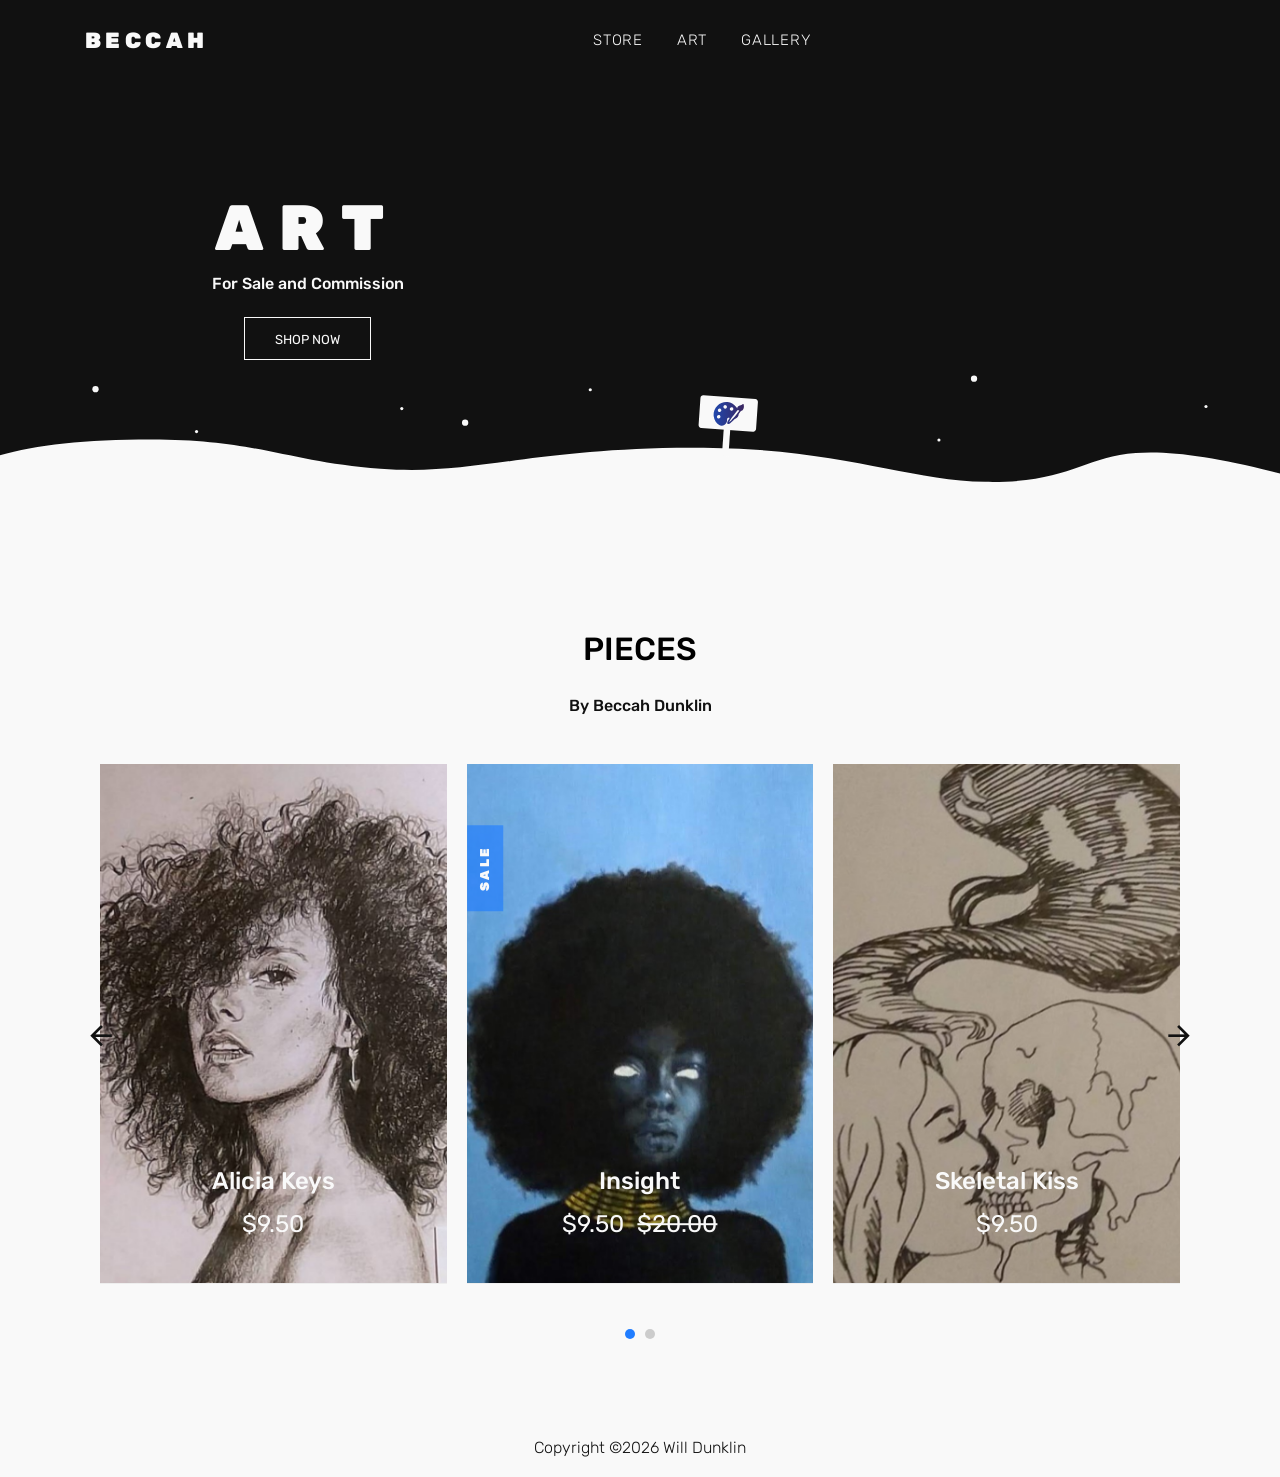
==== commit 6264788f: "Updated splash design" ====
--- a/index.html
+++ b/index.html
@@ -62,8 +62,7 @@
             <div class="featured-hero-product w-100">
               <h1 class="mb-2">Art</h1>
               <h4>For Sale and Commission</h4>
-              <!-- <div class="price mt-3 mb-5"></div> -->
-              <p><a href="#" class="btn btn-outline-primary rounded-0">Shop Now</a>
+              <a onclick="scroll()" href="javascript:void(0);" class="btn btn-outline-primary rounded-0">Shop Now</a>
             </div>
           </div>
           <div class="col-lg-7 align-self-end text-center text-lg-right">
@@ -86,9 +85,9 @@
 
               <div class="product">
                 <a href="#" class="item">
-                  <img src="images/product_1.jpg" alt="Image" class="img-fluid">
+                  <img src="images/alicia.png" alt="Image" class="img-fluid">
                   <div class="item-info">
-                    <h3>The Shoe</h3>
+                    <h3>Alicia Keys</h3>
                     <strong class="price">$9.50</strong>
                   </div>
                 </a>
@@ -97,19 +96,19 @@
               <div class="product">
                 <a href="#" class="item">
                   <span class="tag">Sale</span>
-                  <img src="images/product_2.jpg" alt="Image" class="img-fluid">
+                  <img src="images/awaken.png" alt="Image" class="img-fluid">
                   <div class="item-info">
-                    <h3>Marc Jacobs Bag</h3>
-                    <strong class="price">$9.50 <del>$30.00</del></strong>
+                    <h3>Insight</h3>
+                    <strong class="price">$9.50 <del>$20.00</del></strong>
                   </div>
                 </a>
               </div>
 
               <div class="product">
                 <a href="#" class="item">
-                  <img src="images/product_3.jpg" alt="Image" class="img-fluid">
+                  <img src="images/kiss.png" alt="Image" class="img-fluid">
                   <div class="item-info">
-                    <h3>The  Belt</h3>
+                    <h3>Skeletal Kiss</h3>
                     <strong class="price">$9.50</strong>
                   </div>
                 </a>
@@ -117,9 +116,9 @@
 
               <div class="product">
                 <a href="#" class="item">
-                  <img src="images/product_1.jpg" alt="Image" class="img-fluid">
+                  <img src="images/sitting.png" alt="Image" class="img-fluid">
                   <div class="item-info">
-                    <h3>The Shoe</h3>
+                    <h3>Sitting Man</h3>
                     <strong class="price">$9.50</strong>
                   </div>
                 </a>
@@ -128,20 +127,10 @@
               <div class="product">
                 <a href="#" class="item">
                   <span class="tag">Sale</span>
-                  <img src="images/product_2.jpg" alt="Image" class="img-fluid">
+                  <img src="images/standing.png" alt="Image" class="img-fluid">
                   <div class="item-info">
-                    <h3>Marc Jacobs Bag</h3>
-                    <strong class="price">$9.50 <del>$30.00</del></strong>
-                  </div>
-                </a>
-              </div>
-
-              <div class="product">
-                <a href="#" class="item">
-                  <img src="images/product_3.jpg" alt="Image" class="img-fluid">
-                  <div class="item-info">
-                    <h3>The  Belt</h3>
-                    <strong class="price">$9.50</strong>
+                    <h3>Standing</h3>
+                    <strong class="price">$9.50 <del>$15.00</del></strong>
                   </div>
                 </a>
               </div>
@@ -154,7 +143,7 @@
 
     <footer class="site-footer custom-border-top">
       <div class="container">
-        <div class="row pt-5 mt-5 text-center">
+        <div class="row text-center">
           <div class="col-md-12">
             <p>Copyright &copy;<script>document.write(new Date().getFullYear());</script> Will Dunklin</a></p>
           </div>
@@ -171,6 +160,7 @@
   <script src="js/aos.js"></script>
 
   <script src="js/main.js"></script>
+  <script>function scroll(){document.querySelector('.site-section').scrollIntoView({behavior: 'smooth'});}</script>
 
   </body>
 </html>
--- a/css/style.css
+++ b/css/style.css
@@ -497,7 +497,7 @@
       z-index: -1;
       position: absolute; }
   .site-blocks-cover, .site-blocks-cover > .container > .row {
-    min-height: 600px; }
+    min-height: 550px; }
   .site-blocks-cover.inner-page, .site-blocks-cover.inner-page .row {
     min-height: 400px;
     height: 700px; }
@@ -556,8 +556,8 @@
     border-bottom: 1px solid #eee; }
     .products .item .tag, .product .item .tag {
       position: absolute;
-      background: #ffe5ae;
-      color: #000;
+      background: #207dffa6;
+      color: #f9f9f9;
       letter-spacing: .2em;
       padding: 7px 20px;
       font-size: .8rem;
@@ -579,9 +579,9 @@
       z-index: 1;
       position: relative; }
     .products .item:hover img, .product .item:hover img {
-      -webkit-transform: scale(0.8);
-      -ms-transform: scale(0.8);
-      transform: scale(0.8); }
+      -webkit-transform: scale(0.95);
+      -ms-transform: scale(0.95);
+      transform: scale(0.95); }
     .products .item .item-info, .product .item .item-info {
       position: absolute;
       bottom: 0;
@@ -591,7 +591,7 @@
       -ms-transform: translateY(-50%);
       transform: translateY(-50%); }
       .products .item .item-info h3, .product .item .item-info h3 {
-        color: #000;
+        color: #f9f9f9;
         font-size: 1.5rem; }
         @media (max-width: 991.98px) {
           .products .item .item-info h3, .product .item .item-info h3 {
@@ -602,10 +602,10 @@
           .products .item .item-info .collection, .product .item .item-info .collection {
             font-size: .9rem; } }
       .products .item .item-info .price, .product .item .item-info .price {
-        color: #000;
+        color: #f9f9f9;
         font-size: 1.5rem; }
         .products .item .item-info .price del, .product .item .item-info .price del {
-          color: #adb5bd;
+          color: #f9f9f9;
           margin-left: 2%; }
         @media (max-width: 991.98px) {
           .products .item .item-info .price, .product .item .item-info .price {
@@ -717,8 +717,6 @@
 .block-3 .product {
   border-right: none !important;
   border-left: none !important; }
-  .block-3 .product .item {
-    border: 1px solid #eee; }
 
 .block-4 {
   -webkit-box-shadow: 0 0 30px -10px rgba(0, 0, 0, 0.1);
@@ -1118,3 +1116,14 @@
 .site-logo a:hover {
   color: #207dff;
 }
+.site-blocks-cover:after {
+  content: '';
+  position: absolute;
+  width: 100%;
+  height: 200px;
+  background-image: url("../images/wave2.svg");
+  background-repeat: no-repeat;
+  background-size: cover;
+  background-position: top;
+  bottom: -1.5em;
+}
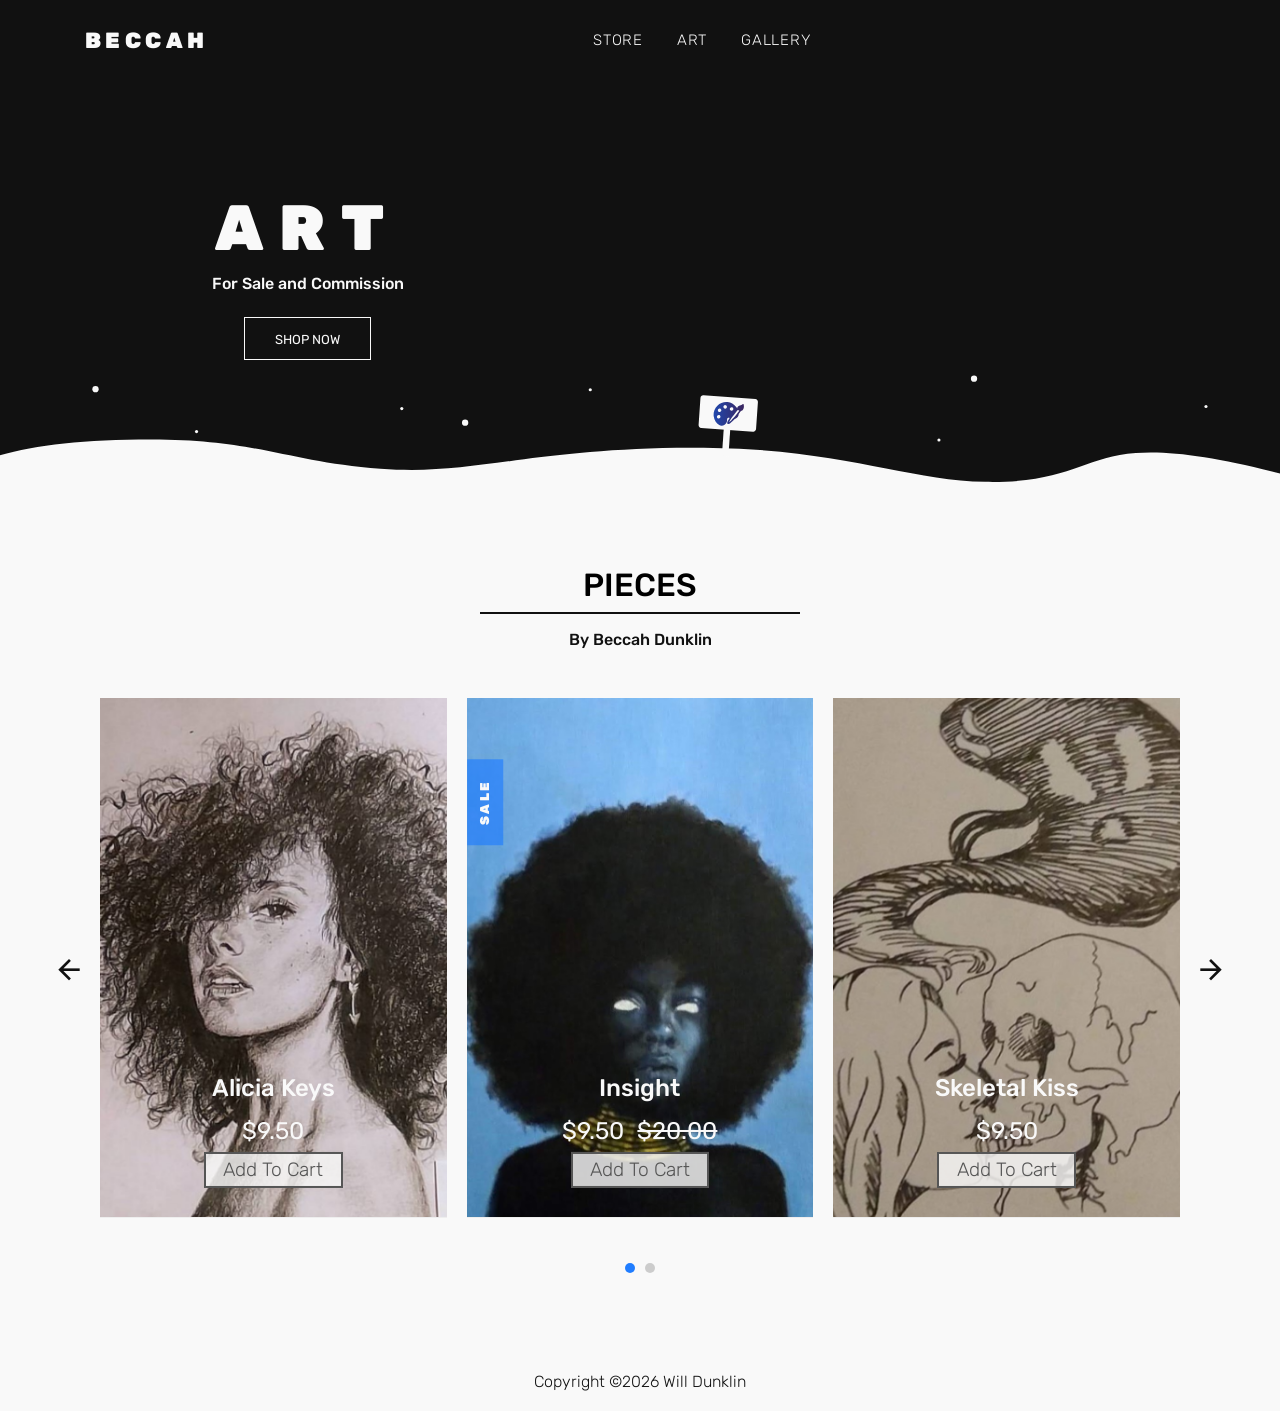
==== commit 980861bb: "Added add to cart buttons to slideshow, Button that scrolls down the page" ====
--- a/index.html
+++ b/index.html
@@ -62,7 +62,7 @@
             <div class="featured-hero-product w-100">
               <h1 class="mb-2">Art</h1>
               <h4>For Sale and Commission</h4>
-              <a onclick="scroll()" href="javascript:void(0);" class="btn btn-outline-primary rounded-0">Shop Now</a>
+              <a href="javascript:document.querySelector('.site-section').scrollIntoView({behavior: 'smooth'});" class="btn btn-outline-primary rounded-0">Shop Now</a>
             </div>
           </div>
           <div class="col-lg-7 align-self-end text-center text-lg-right">
@@ -76,6 +76,7 @@
         <div class="row">
           <div class="title-section text-center col-12">
             <h2 class="text-uppercase">Pieces</h2>
+            <div class="site-section-line"><div></div></div>
             <h6>By Beccah Dunklin</h6>
           </div>
         </div>
@@ -89,6 +90,7 @@
                   <div class="item-info">
                     <h3>Alicia Keys</h3>
                     <strong class="price">$9.50</strong>
+                    <div class="button-wrap"><p class="button blue">Add To Cart</p></div>
                   </div>
                 </a>
               </div>
@@ -100,6 +102,7 @@
                   <div class="item-info">
                     <h3>Insight</h3>
                     <strong class="price">$9.50 <del>$20.00</del></strong>
+                    <div class="button-wrap"><p class="button blue">Add To Cart</p></div>
                   </div>
                 </a>
               </div>
@@ -110,6 +113,7 @@
                   <div class="item-info">
                     <h3>Skeletal Kiss</h3>
                     <strong class="price">$9.50</strong>
+                    <div class="button-wrap"><p class="button blue">Add To Cart</p></div>
                   </div>
                 </a>
               </div>
@@ -120,6 +124,7 @@
                   <div class="item-info">
                     <h3>Sitting Man</h3>
                     <strong class="price">$9.50</strong>
+                    <div class="button-wrap"><p class="button blue">Add To Cart</p></div>
                   </div>
                 </a>
               </div>
@@ -131,6 +136,7 @@
                   <div class="item-info">
                     <h3>Standing</h3>
                     <strong class="price">$9.50 <del>$15.00</del></strong>
+                    <div class="button-wrap"><p class="button blue">Add To Cart</p></div>
                   </div>
                 </a>
               </div>
@@ -160,7 +166,6 @@
   <script src="js/aos.js"></script>
 
   <script src="js/main.js"></script>
-  <script>function scroll(){document.querySelector('.site-section').scrollIntoView({behavior: 'smooth'});}</script>
 
   </body>
 </html>
--- a/css/style.css
+++ b/css/style.css
@@ -7,12 +7,12 @@
   font-size: 16px; }
 
 ::-moz-selection {
-  background: #000;
-  color: #fff; }
+  background: #111;
+  color: #eee; }
 
 ::selection {
-  background: #000;
-  color: #fff; }
+  background: #111;
+  color: #ee0; }
 
 a {
   -webkit-transition: .3s all ease;
@@ -79,7 +79,7 @@
   padding: 2.5em 0; }
   @media (min-width: 768px) {
     .site-section {
-      padding: 5em 0; } }
+      padding: 1em 0 5em 0; } }
   .site-section.site-section-sm {
     padding: 4em 0; }
 
@@ -587,9 +587,9 @@
       bottom: 0;
       z-index: 2;
       width: 100%;
-      -webkit-transform: translateY(-50%);
-      -ms-transform: translateY(-50%);
-      transform: translateY(-50%); }
+      -webkit-transform: translateY(-10%);
+      -ms-transform: translateY(-10%);
+      transform: translateY(-10%); }
       .products .item .item-info h3, .product .item .item-info h3 {
         color: #f9f9f9;
         font-size: 1.5rem; }
@@ -695,10 +695,10 @@
   font-size: 2rem; }
 
 .block-3 .owl-nav .owl-prev {
-  left: 0; }
+  left: -1em; }
 
 .block-3 .owl-nav .owl-next {
-  right: 0; }
+  right: -1em; }
 
 .block-3 .owl-dots {
   text-align: center; }
@@ -978,7 +978,7 @@
   border-left: none;
   position: relative;
   padding-left: 0px;
-  padding-bottom: 20px; }
+  padding-bottom: 0; }
   .title-section.text-center h2:after {
     display: none;
     position: absolute;
@@ -1127,3 +1127,29 @@
   background-position: top;
   bottom: -1.5em;
 }
+.site-section-line {
+  display: flex;
+  justify-content: center;
+  padding: 0 0 1em 0;
+}
+.site-section-line div{
+  width: 20em;
+  height: 2px;
+  background-color: #111;
+}
+.button-wrap {
+  display: flex;
+  justify-content: center;
+}
+.button {
+  border: 2px solid #555;
+  background-color: #f9f9f9D0;
+  width: 40%;
+  font-size: 1.2rem;
+  color: #555;
+  transition: all .1s ease-out;
+}
+.button:hover {
+  color: #207dff;
+  border: 2px solid #207dff;
+}
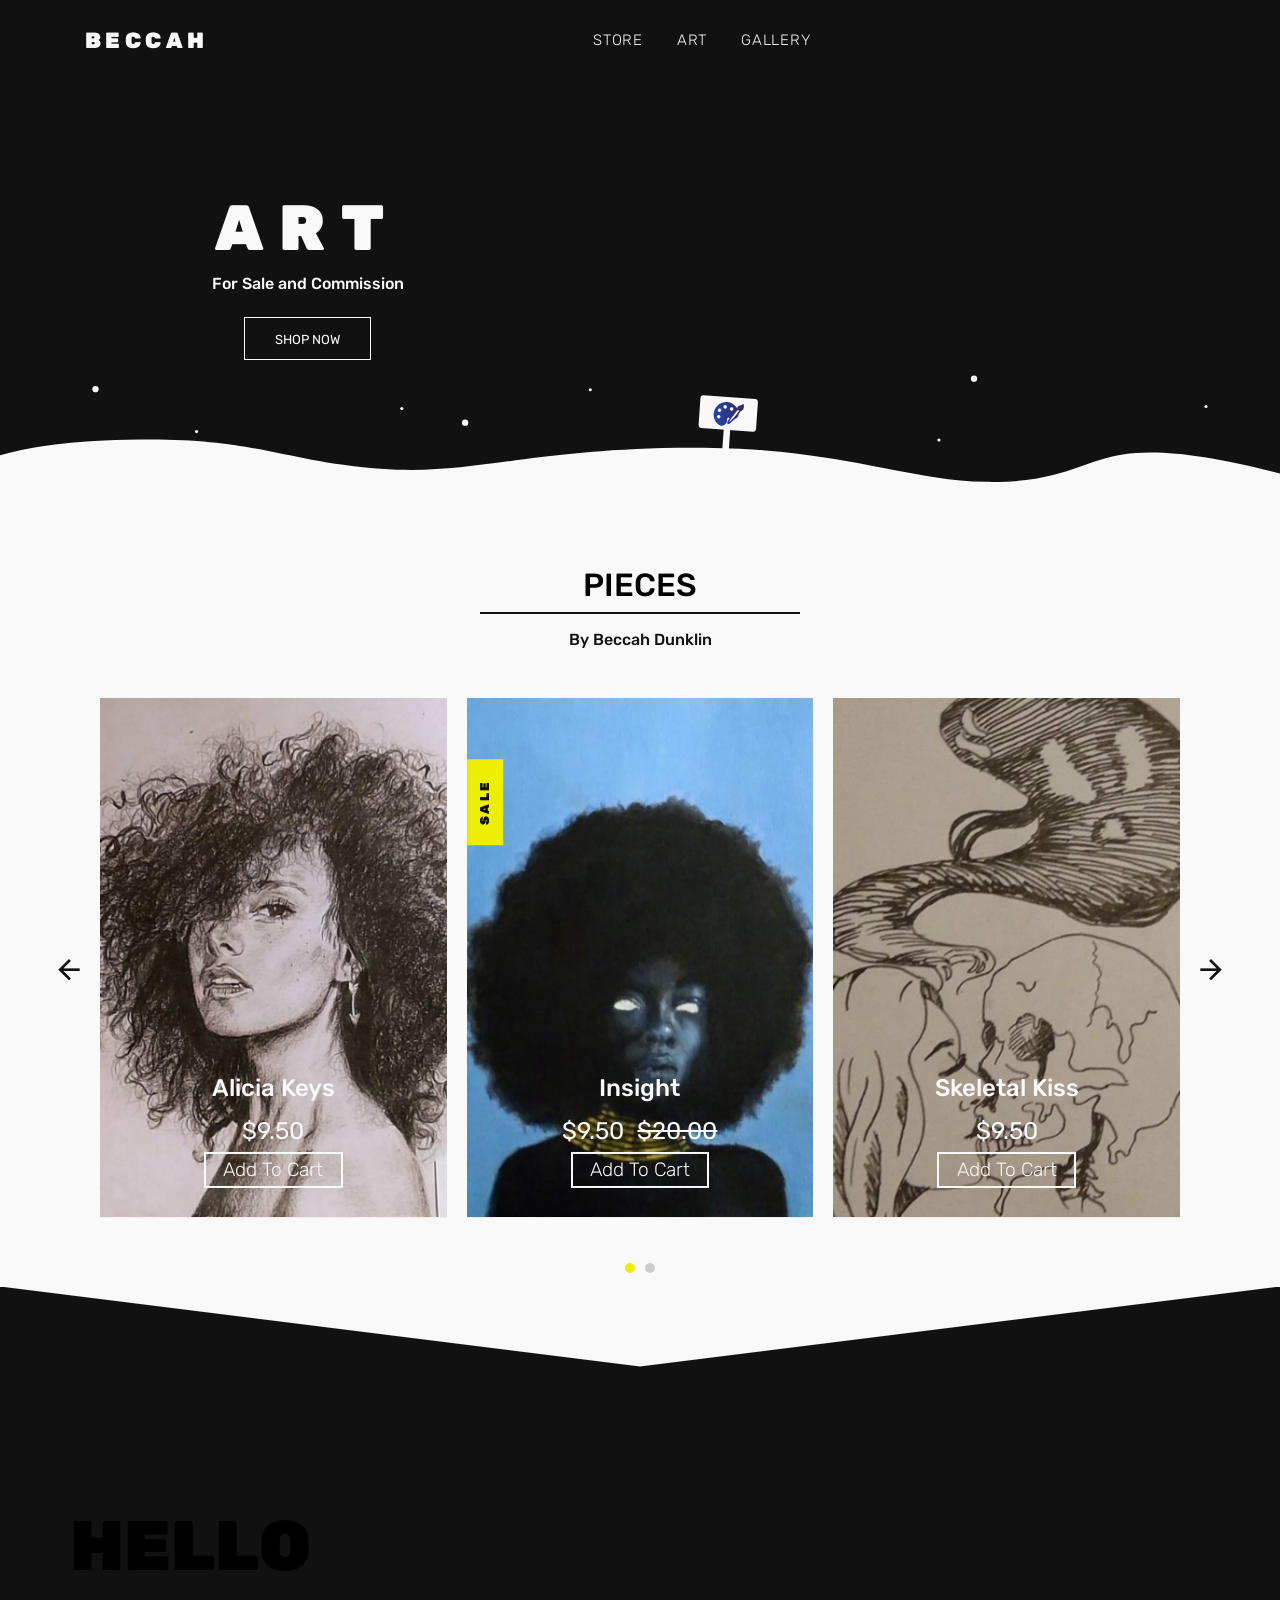
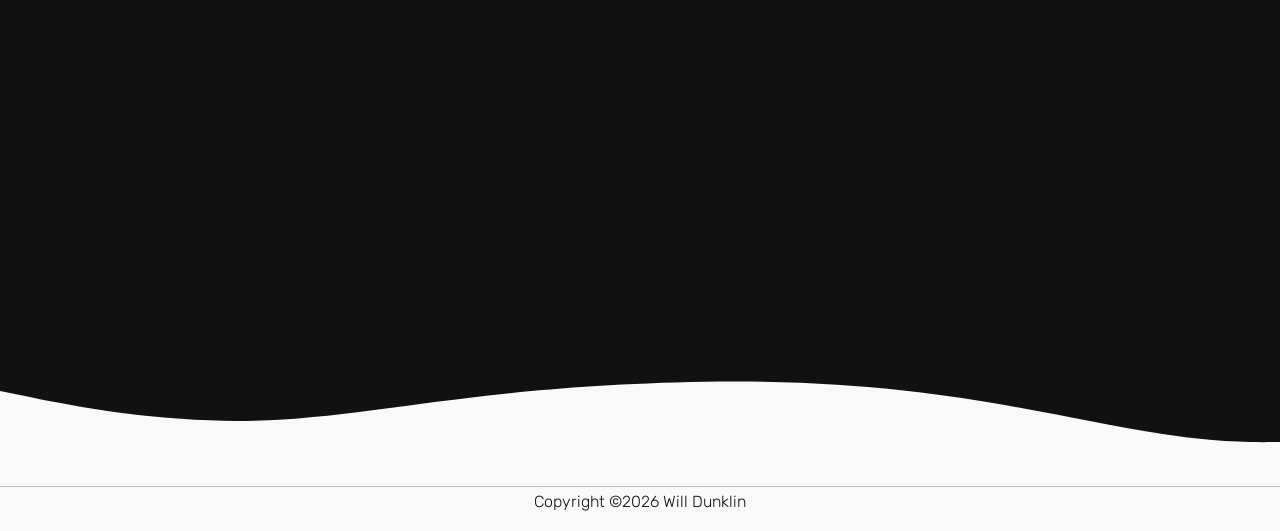
==== commit bfaa8f1f: "Added lower section and updated color theme" ====
--- a/index.html
+++ b/index.html
@@ -18,8 +18,8 @@
     <link rel="stylesheet" href="css/aos.css">
 
     <link rel="stylesheet" href="css/style.css">
-
   </head>
+  
   <body>
 
   <div class="site-wrap">
@@ -85,64 +85,72 @@
             <div class="nonloop-block-3 owl-carousel">
 
               <div class="product">
-                <a href="#" class="item">
-                  <img src="images/alicia.png" alt="Image" class="img-fluid">
-                  <div class="item-info">
-                    <h3>Alicia Keys</h3>
-                    <strong class="price">$9.50</strong>
-                    <div class="button-wrap"><p class="button blue">Add To Cart</p></div>
-                  </div>
+                <a href="javascript:document.querySelector('.site-navbar').scrollIntoView({behavior: 'smooth'});" class="item">
+                <img src="images/alicia.png" alt="Image" class="img-fluid">
+                <div class="item-info">
+                  <h3>Alicia Keys</h3>
+                  <strong class="price">$9.50</strong>
+                  <div class="button-wrap"><p class="button blue">Add To Cart</p></div>
+                </div>
                 </a>
               </div>
 
               <div class="product">
-                <a href="#" class="item">
-                  <span class="tag">Sale</span>
-                  <img src="images/awaken.png" alt="Image" class="img-fluid">
-                  <div class="item-info">
-                    <h3>Insight</h3>
-                    <strong class="price">$9.50 <del>$20.00</del></strong>
-                    <div class="button-wrap"><p class="button blue">Add To Cart</p></div>
-                  </div>
+                <a href="javascript:document.querySelector('.site-navbar').scrollIntoView({behavior: 'smooth'});" class="item">
+                <span class="tag">Sale</span>
+                <img src="images/awaken.png" alt="Image" class="img-fluid">
+                <div class="item-info">
+                  <h3>Insight</h3>
+                  <strong class="price">$9.50 <del>$20.00</del></strong>
+                  <div class="button-wrap"><p class="button blue">Add To Cart</p></div>
+                </div>
                 </a>
               </div>
 
               <div class="product">
-                <a href="#" class="item">
-                  <img src="images/kiss.png" alt="Image" class="img-fluid">
-                  <div class="item-info">
-                    <h3>Skeletal Kiss</h3>
-                    <strong class="price">$9.50</strong>
-                    <div class="button-wrap"><p class="button blue">Add To Cart</p></div>
-                  </div>
+                <a href="javascript:document.querySelector('.site-navbar').scrollIntoView({behavior: 'smooth'});" class="item">
+                <img src="images/kiss.png" alt="Image" class="img-fluid">
+                <div class="item-info">
+                  <h3>Skeletal Kiss</h3>
+                  <strong class="price">$9.50</strong>
+                  <div class="button-wrap"><p class="button blue">Add To Cart</p></div>
+                </div>
                 </a>
               </div>
 
               <div class="product">
-                <a href="#" class="item">
-                  <img src="images/sitting.png" alt="Image" class="img-fluid">
-                  <div class="item-info">
-                    <h3>Sitting Man</h3>
-                    <strong class="price">$9.50</strong>
-                    <div class="button-wrap"><p class="button blue">Add To Cart</p></div>
-                  </div>
+                <a href="javascript:document.querySelector('.site-navbar').scrollIntoView({behavior: 'smooth'});" class="item">
+                <img src="images/sitting.png" alt="Image" class="img-fluid">
+                <div class="item-info">
+                  <h3>Sitting Man</h3>
+                  <strong class="price">$9.50</strong>
+                  <div class="button-wrap"><p class="button blue">Add To Cart</p></div>
+                </div>
                 </a>
               </div>
 
               <div class="product">
-                <a href="#" class="item">
-                  <span class="tag">Sale</span>
-                  <img src="images/standing.png" alt="Image" class="img-fluid">
-                  <div class="item-info">
-                    <h3>Standing</h3>
-                    <strong class="price">$9.50 <del>$15.00</del></strong>
-                    <div class="button-wrap"><p class="button blue">Add To Cart</p></div>
-                  </div>
+                <a href="javascript:document.querySelector('.site-navbar').scrollIntoView({behavior: 'smooth'});" class="item">
+                <span class="tag">Sale</span>
+                <img src="images/standing.png" alt="Image" class="img-fluid">
+                <div class="item-info">
+                  <h3>Standing</h3>
+                  <strong class="price">$9.50 <del>$15.00</del></strong>
+                  <div class="button-wrap"><p class="button blue">Add To Cart</p></div>
+                </div>
                 </a>
               </div>
 
             </div>
           </div>
+        </div>
+      </div>
+    </div>
+
+    <div class="site-blocks-cover site-blocks-blog" data-aos="fade">
+      <div class="container">
+        <div class="row align-items-center">
+          <h1 class="yellow">Hello</h1>
         </div>
       </div>
     </div>
--- a/css/style.css
+++ b/css/style.css
@@ -79,7 +79,7 @@
   padding: 2.5em 0; }
   @media (min-width: 768px) {
     .site-section {
-      padding: 1em 0 5em 0; } }
+      padding: 1em 0 0 0; } }
   .site-section.site-section-sm {
     padding: 4em 0; }
 
@@ -248,7 +248,7 @@
         font-size: 15px;
         text-decoration: none !important; }
         .site-navbar .site-navigation .site-menu > li > a:hover {
-          color: #207dff; }
+          color: #ee0; }
     .site-navbar .site-navigation .site-menu .has-children {
       position: relative; }
       .site-navbar .site-navigation .site-menu .has-children > a {
@@ -461,12 +461,11 @@
                 padding-left: 60px; }
 
 /* Blocks */
-.site-blocks-cover {
+.site-blocks-cover,  .site-blocks-blog {
   background-size: cover;
   background-repeat: no-repeat;
   background-position: center center;
   background: #111;
-  /* background-image: url("../images/alicia.png"); */
   position: relative;
   overflow: hidden;
   z-index: 9; }
@@ -556,8 +555,8 @@
     border-bottom: 1px solid #eee; }
     .products .item .tag, .product .item .tag {
       position: absolute;
-      background: #207dffa6;
-      color: #f9f9f9;
+      background: #ee0;
+      color: #111;
       letter-spacing: .2em;
       padding: 7px 20px;
       font-size: .8rem;
@@ -712,7 +711,7 @@
       margin: 5px;
       background: #ccc; }
     .block-3 .owl-dots .owl-dot.active > span {
-      background: #207dff; }
+      background: #ee0; }
 
 .block-3 .product {
   border-right: none !important;
@@ -1105,10 +1104,16 @@
   border-color: #f9f9f9;
 }
 .btn-outline-primary:hover {
-  color: #207dff;
+  color: #ee0;
   background-color: #111;
-  border-color: #207dff;
-}
+  border-color: #ee0;
+}
+.btn-outline-primary:not(:disabled):not(.disabled).active, .btn-outline-primary:not(:disabled):not(.disabled):active, .show > .btn-outline-primary.dropdown-toggle {
+  color: #111;
+  background-color: #ee0;
+  border-color: #ee0;
+}
+
 .search-wrap {
   z-index: 9999;
   background-color:#f9f9f9;
@@ -1127,6 +1132,21 @@
   background-position: top;
   bottom: -1.5em;
 }
+.site-blocks-blog {
+  min-height: 800px;
+  clip-path: polygon(0 0, 50% 10%, 100% 0, 100% 100%, 0 100%);
+}
+.site-blocks-blog:after {
+  content: '';
+  position: absolute;
+  width: 100%;
+  height: 200px;
+  background-image: url("../images/wave.svg");
+  background-repeat: no-repeat;
+  background-size: cover;
+  background-position: top;
+  bottom: -5em;
+}
 .site-section-line {
   display: flex;
   justify-content: center;
@@ -1137,19 +1157,21 @@
   height: 2px;
   background-color: #111;
 }
+
 .button-wrap {
   display: flex;
   justify-content: center;
 }
 .button {
-  border: 2px solid #555;
-  background-color: #f9f9f9D0;
+  border: 2px solid #f9f9f9;
   width: 40%;
   font-size: 1.2rem;
-  color: #555;
-  transition: all .1s ease-out;
+  color: #f9f9f9;
+  transition: all .2s ease-out;
 }
 .button:hover {
-  color: #207dff;
-  border: 2px solid #207dff;
-}
+  border: 2px solid #ee0;
+}
+.yellow {
+  color: #ee0;
+}
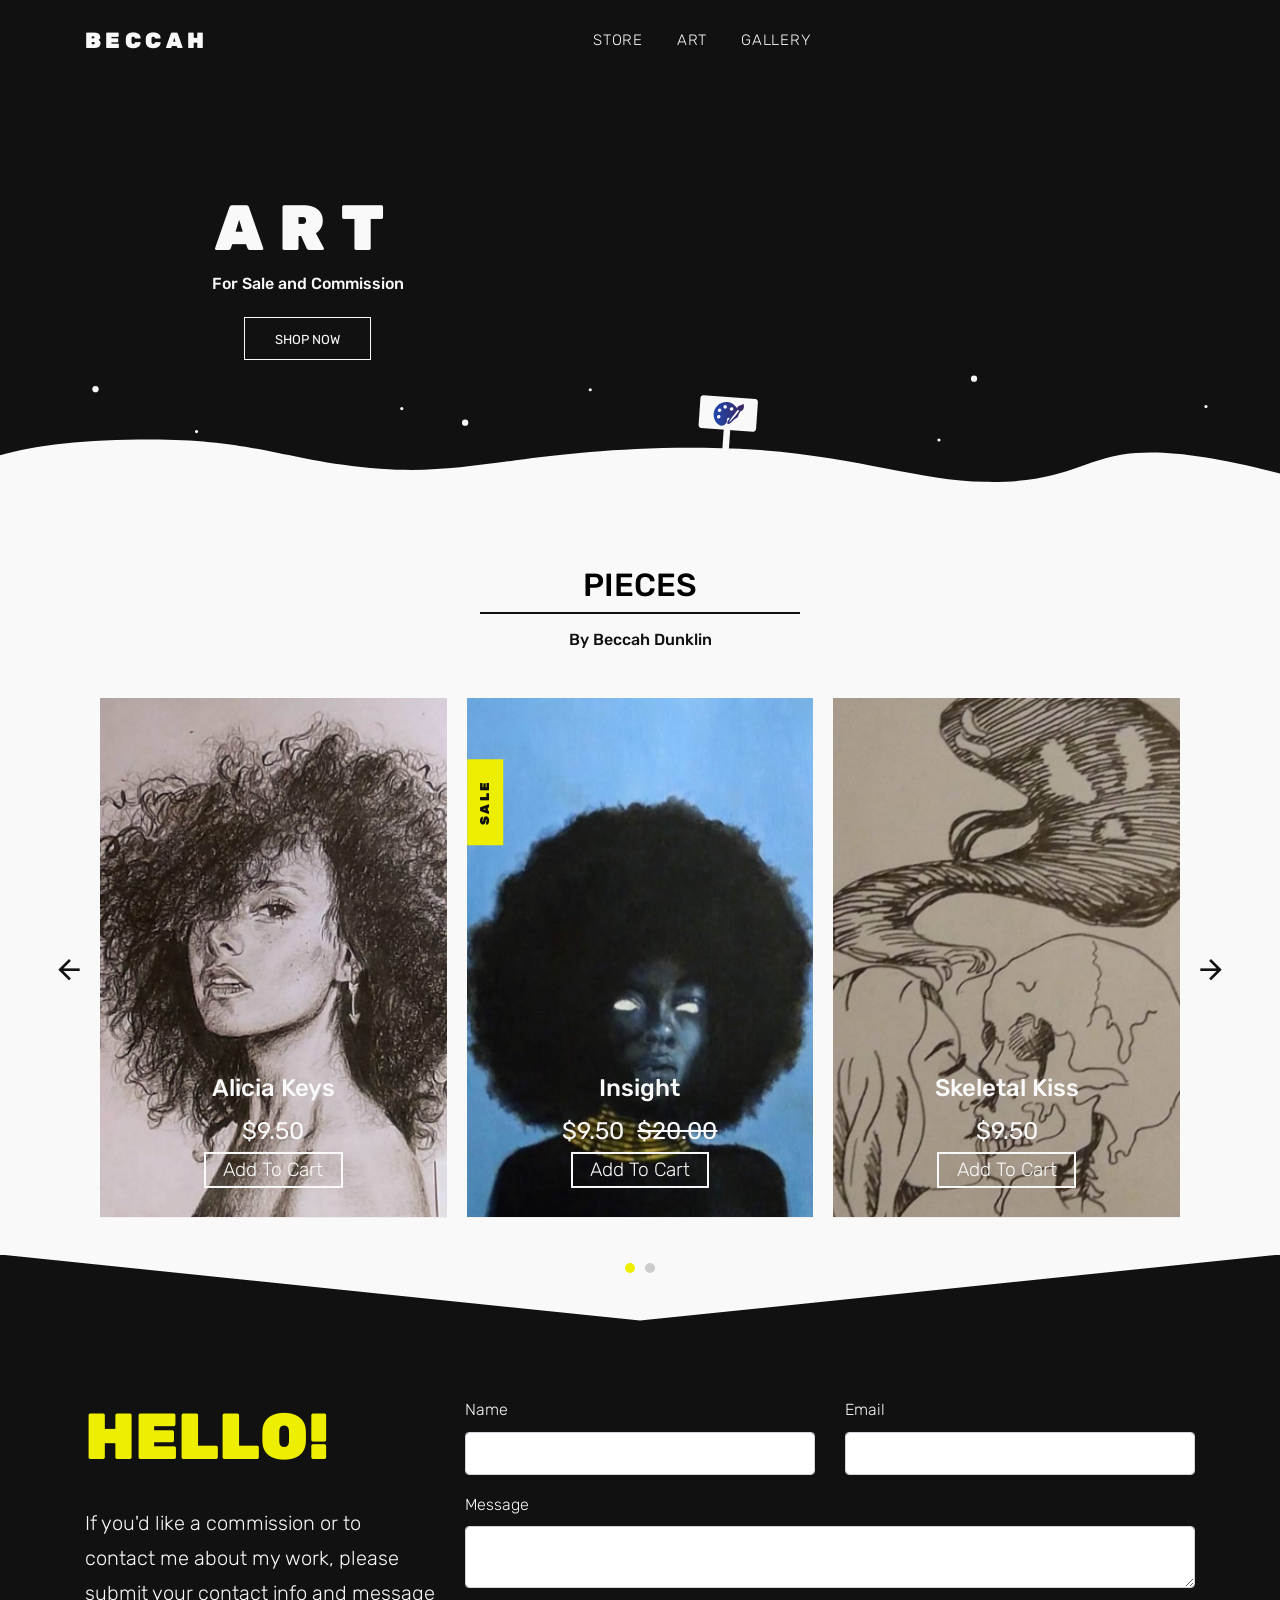
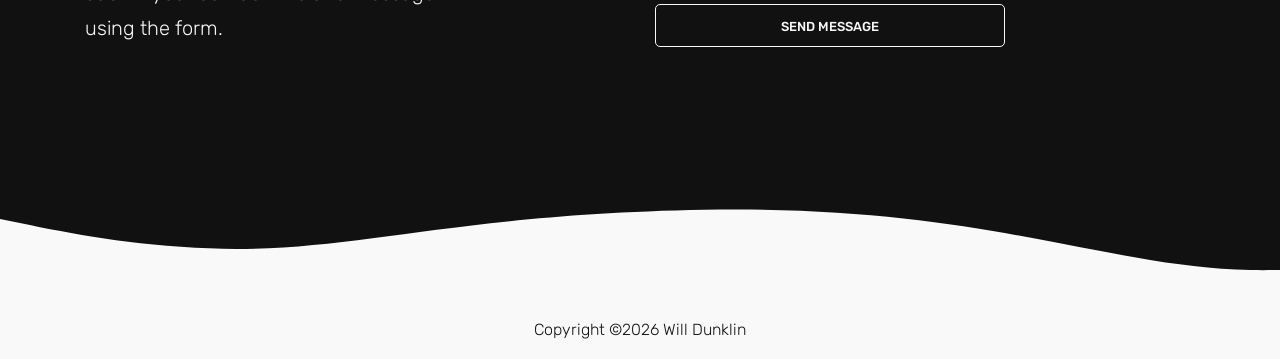
==== commit a4e08b81: "Added contact form, changed coloring" ====
--- a/index.html
+++ b/index.html
@@ -19,7 +19,7 @@
 
     <link rel="stylesheet" href="css/style.css">
   </head>
-  
+
   <body>
 
   <div class="site-wrap">
@@ -134,7 +134,7 @@
                 <span class="tag">Sale</span>
                 <img src="images/standing.png" alt="Image" class="img-fluid">
                 <div class="item-info">
-                  <h3>Standing</h3>
+                  <h3>Triumph</h3>
                   <strong class="price">$9.50 <del>$15.00</del></strong>
                   <div class="button-wrap"><p class="button blue">Add To Cart</p></div>
                 </div>
@@ -150,7 +150,36 @@
     <div class="site-blocks-cover site-blocks-blog" data-aos="fade">
       <div class="container">
         <div class="row align-items-center">
-          <h1 class="yellow">Hello</h1>
+          <div class="col-md-4 blog">
+            <h1>Hello!</h1>
+            <p>If you'd like a commission or to contact me about my work, please submit your contact info and message using the form.</p>
+          </div>
+          <div class="col-md-8 blog">
+            <form action="#" method="post">
+              <div class="form-group row">
+                <div class="col-md-6">
+                  <label for="c_name">Name</label>
+                  <input type="text" class="form-control" id="c_name" name="c_name">
+                </div>
+                <div class="col-md-6">
+                  <label for="c_email">Email</label>
+                  <input type="email" class="form-control" id="c_email" name="c_email" placeholder="">
+                </div>
+              </div>
+              <div class="form-group row">
+                <div class="col-md-12">
+                  <label for="c_message">Message</label>
+                  <textarea name="c_message" id="c_message" cols="30" rows="2" class="form-control"></textarea>
+                </div>
+              </div>
+              <div class="form-group row">
+                <div class="col-lg-3"></div>
+                <div class="col-lg-6">
+                  <input type="submit" class="btn btn-lg btn-block form-button" value="Send Message">
+                </div>
+              </div>
+            </form>
+          </div>
         </div>
       </div>
     </div>
--- a/css/style.css
+++ b/css/style.css
@@ -1113,7 +1113,6 @@
   background-color: #ee0;
   border-color: #ee0;
 }
-
 .search-wrap {
   z-index: 9999;
   background-color:#f9f9f9;
@@ -1133,8 +1132,9 @@
   bottom: -1.5em;
 }
 .site-blocks-blog {
-  min-height: 800px;
+  min-height: 660px;
   clip-path: polygon(0 0, 50% 10%, 100% 0, 100% 100%, 0 100%);
+  margin-top: -2em;
 }
 .site-blocks-blog:after {
   content: '';
@@ -1172,6 +1172,32 @@
 .button:hover {
   border: 2px solid #ee0;
 }
-.yellow {
+
+.blog p {
+  color: #f9f9f9;
+}
+.blog {
+  color: #f9f9f9;
+}
+.blog h1 {
+  font-size: 65px;
   color: #ee0;
-}
+  user-select: none;
+}
+
+textarea {
+  max-height: 150px;
+  min-height: 50px;
+}
+
+.form-button {
+  font-weight: 500;
+  background-color: #111;
+  color: #f9f9f9;
+  border: 1px solid #f9f9f9;
+  border-radius: 5px;
+}
+.form-button:hover {
+  color: #ee0;
+  border: 1px solid #ee0;
+}
